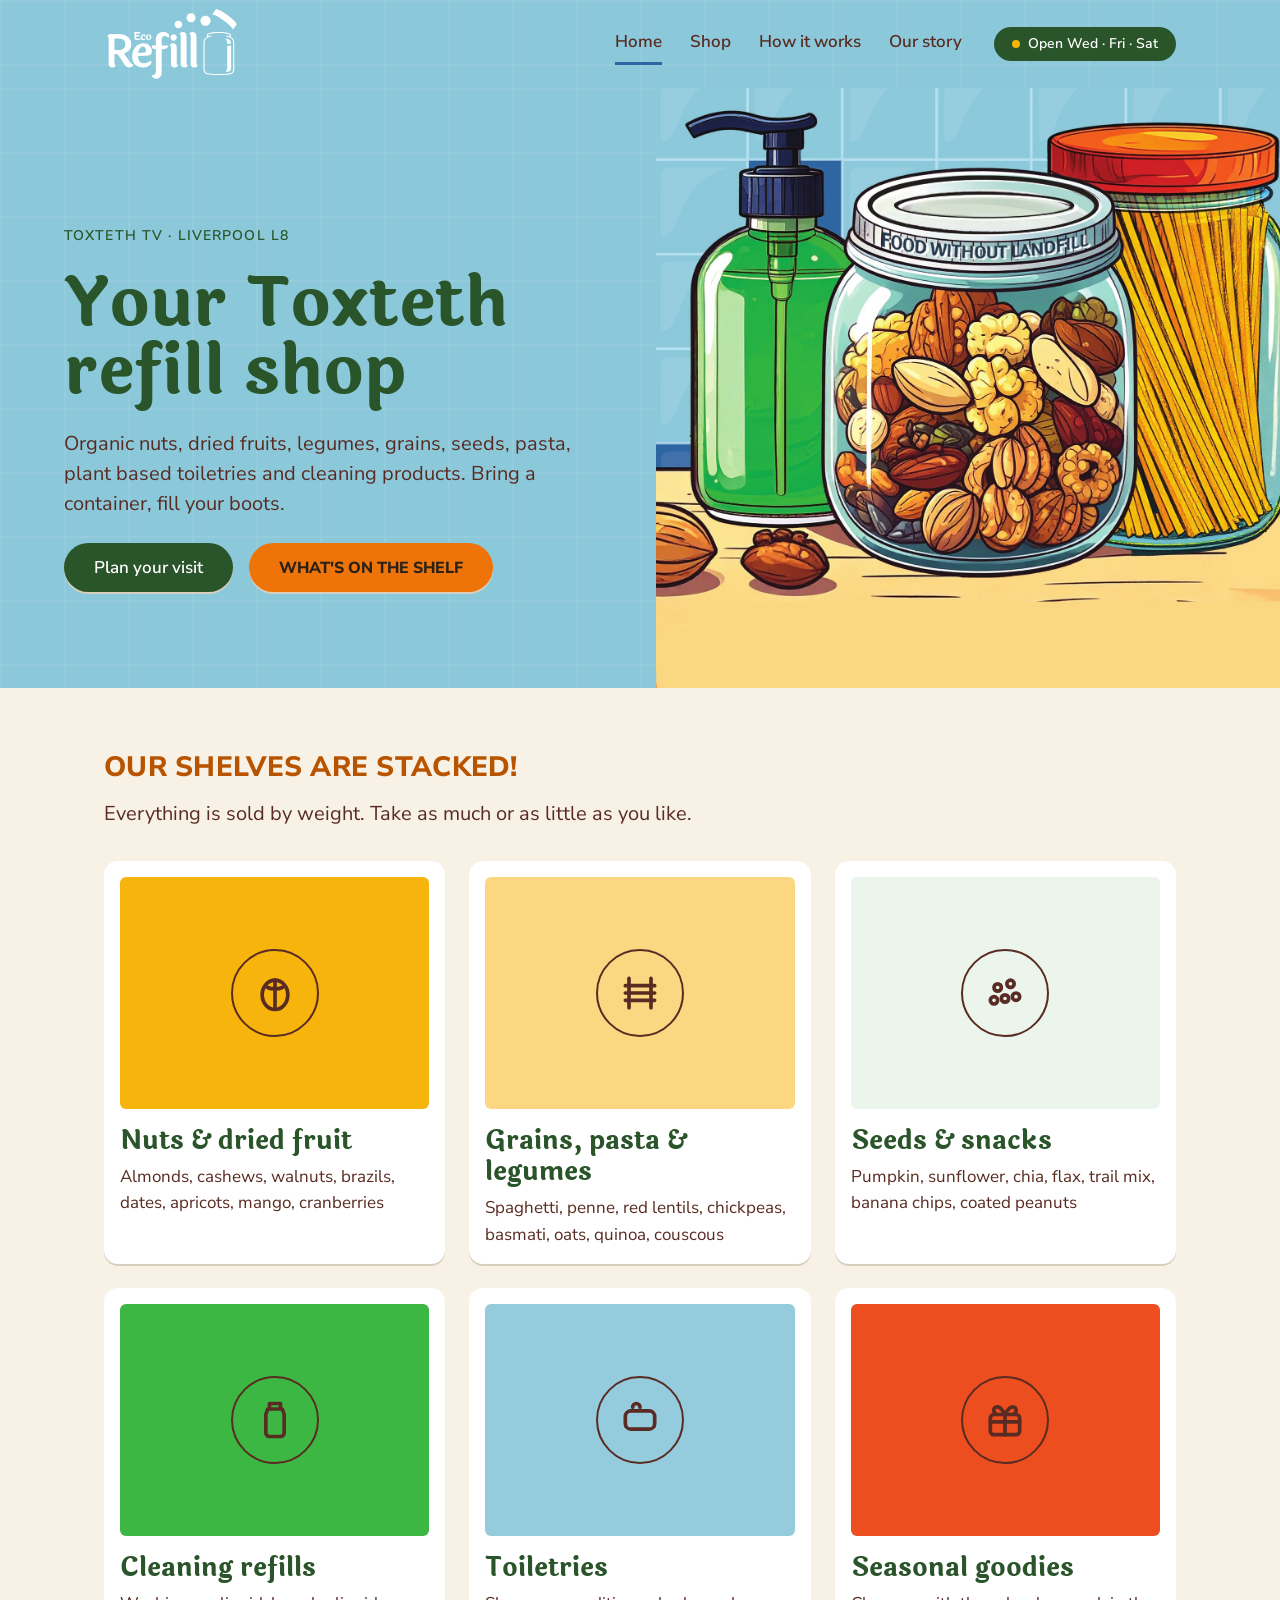
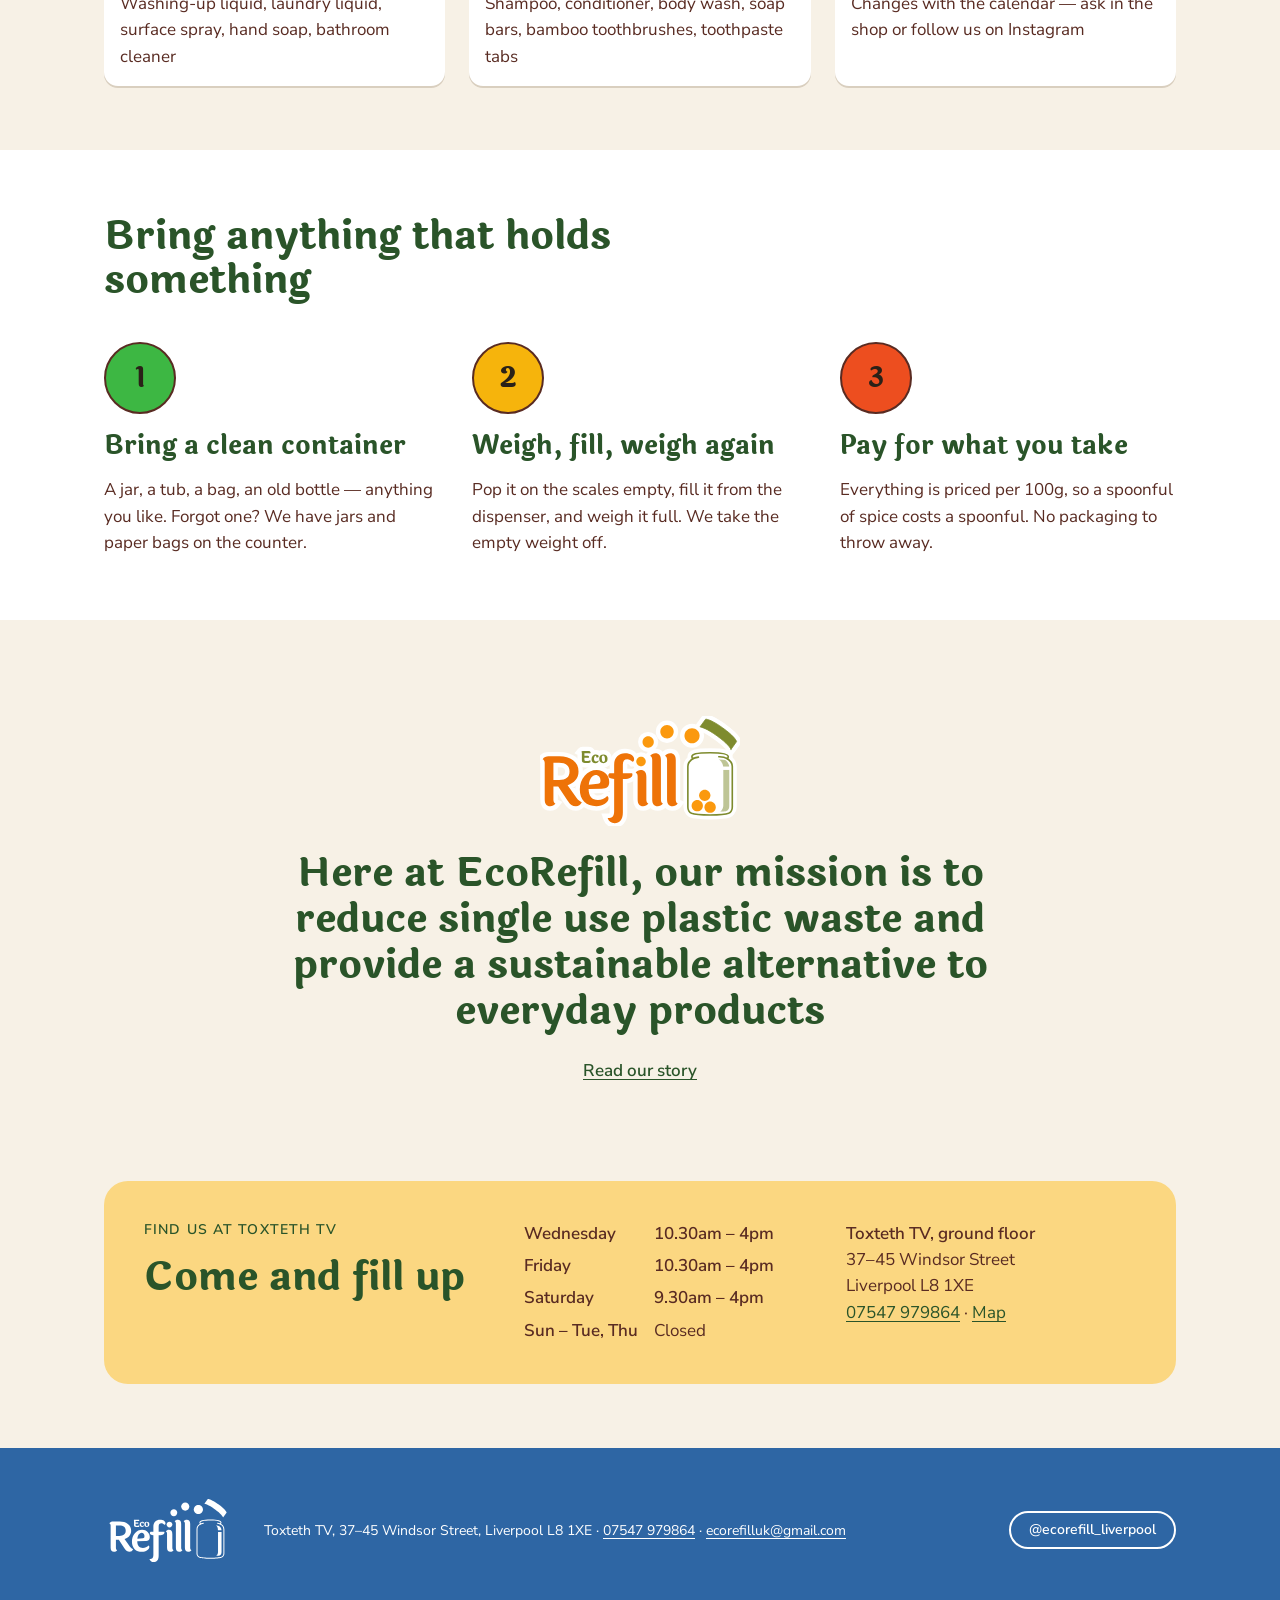
==== index.html @ 9104de1c "EcoRefill website — first build Co-Authored-By: Claude Fable 5.1 <noreply@anthropic.com> Claude-Sess" ====
<!doctype html>
<html lang="en-GB">
<head>
<meta charset="utf-8">
<meta name="viewport" content="width=device-width, initial-scale=1">
<title>EcoRefill — Your Toxteth refill shop, Liverpool L8</title>
<meta name="description" content="Zero-waste refill shop at Toxteth TV, Liverpool L8. Organic nuts, dried fruit, grains, pasta, plant-based toiletries and cleaning refills. Bring a container, fill your boots. Open Wednesday, Friday and Saturday.">
<link rel="icon" href="assets/logo.svg" type="image/svg+xml">
<link rel="preconnect" href="https://fonts.googleapis.com">
<link rel="preconnect" href="https://fonts.gstatic.com" crossorigin>
<link rel="stylesheet" href="https://fonts.googleapis.com/css2?family=Laila:wght@400;700&family=Nunito+Sans:wght@400;600;700;800&display=swap">
<link rel="stylesheet" href="styles.css">
<meta property="og:title" content="EcoRefill — Your Toxteth refill shop">
<meta property="og:description" content="Bring a container, fill your boots. Open Wed, Fri and Sat at Toxteth TV, Liverpool L8.">
<meta property="og:image" content="assets/hero-jars.jpg">
<meta property="og:type" content="website">
<script type="application/ld+json">
{
  "@context": "https://schema.org",
  "@type": "Store",
  "name": "EcoRefill",
  "alternateName": "Eco Refill Liverpool",
  "image": "assets/hero-jars.jpg",
  "telephone": "+44 7547 979864",
  "email": "ecorefilluk@gmail.com",
  "url": "https://www.eco-refill.co.uk",
  "address": { "@type": "PostalAddress", "streetAddress": "Toxteth TV, 37–45 Windsor Street", "addressLocality": "Liverpool", "postalCode": "L8 1XE", "addressCountry": "GB" },
  "openingHoursSpecification": [
    { "@type": "OpeningHoursSpecification", "dayOfWeek": ["Wednesday", "Friday"], "opens": "10:30", "closes": "16:00" },
    { "@type": "OpeningHoursSpecification", "dayOfWeek": "Saturday", "opens": "09:30", "closes": "16:00" }
  ],
  "sameAs": ["https://www.instagram.com/ecorefill_liverpool"]
}
</script>
</head>
<body>
<a class="skip" href="#main">Skip to content</a>

<header class="header wall">
  <div class="wrap header__bar">
    <a class="header__logo" href="index.html"><img src="assets/logo-white.svg" alt="EcoRefill" width="136" height="73"></a>
    <nav class="nav" id="nav" aria-label="Main">
      <a href="index.html" aria-current="page">Home</a>
      <a href="shop.html">Shop</a>
      <a href="how-it-works.html">How it works</a>
      <a href="our-story.html">Our story</a>
    </nav>
    <a class="hours-pill" href="#hours">Open Wed · Fri · Sat</a>
    <button class="menu-btn" type="button" aria-label="Menu" aria-expanded="false" aria-controls="nav">
      <svg aria-hidden="true" viewBox="0 0 24 24"><path d="M4 7h16M4 12h16M4 17h16"/></svg>
    </button>
  </div>
</header>

<main id="main">

  <section class="hero wall">
    <div class="hero__grid">
      <div class="hero__copy">
        <p class="eyebrow">Toxteth TV · Liverpool L8</p>
        <h1 class="hero-title">Your Toxteth refill shop</h1>
        <p class="lead">Organic nuts, dried fruits, legumes, grains, seeds, pasta, plant based toiletries and cleaning products. Bring a container, fill your boots.</p>
        <div class="btn-row">
          <a class="btn btn--primary" href="#hours">Plan your visit</a>
          <a class="btn btn--shout" href="shop.html">What's on the shelf</a>
        </div>
      </div>
      <div class="hero__pic">
        <img src="assets/hero-jars.jpg" alt="Jars of nuts and pasta and a bottle of soap on the shop counter" width="1600" height="1461" fetchpriority="high">
      </div>
    </div>
  </section>

  <section class="section" id="shelf">
    <div class="wrap">
      <div class="stack" style="max-width:720px;margin-bottom:32px">
        <h2 class="shout">Our shelves are stacked!</h2>
        <p class="lead">Everything is sold by weight. Take as much or as little as you like.</p>
      </div>
      <div class="grid-3">
        <a class="card" href="shop.html#nuts">
          <div class="card__art" style="background:var(--pasta)"><span class="disc"><svg role="img" aria-label="Nuts" viewBox="0 0 24 24"><ellipse cx="12" cy="13" rx="7" ry="8"/><path d="M12 5v16M8 9c2 1 6 1 8 0"/></svg></span></div>
          <div><h3 class="title">Nuts &amp; dried fruit</h3><p>Almonds, cashews, walnuts, brazils, dates, apricots, mango, cranberries</p></div>
        </a>
        <a class="card" href="shop.html#grains">
          <div class="card__art" style="background:var(--counter)"><span class="disc"><svg role="img" aria-label="Pasta" viewBox="0 0 24 24"><path d="M4 8h16M4 12h16M4 16h16M6 4v16M18 4v16"/></svg></span></div>
          <div><h3 class="title">Grains, pasta &amp; legumes</h3><p>Spaghetti, penne, red lentils, chickpeas, basmati, oats, quinoa, couscous</p></div>
        </a>
        <a class="card" href="shop.html#seeds">
          <div class="card__art" style="background:var(--green-tint)"><span class="disc"><svg role="img" aria-label="Seeds" viewBox="0 0 24 24"><circle cx="8" cy="9" r="2"/><circle cx="15" cy="7" r="2"/><circle cx="12" cy="15" r="2"/><circle cx="6" cy="16" r="2"/><circle cx="18" cy="14" r="2"/></svg></span></div>
          <div><h3 class="title">Seeds &amp; snacks</h3><p>Pumpkin, sunflower, chia, flax, trail mix, banana chips, coated peanuts</p></div>
        </a>
        <a class="card" href="shop.html#cleaning">
          <div class="card__art" style="background:var(--bottle)"><span class="disc"><svg role="img" aria-label="Cleaning bottle" viewBox="0 0 24 24"><path d="M9 3h6v3H9zM8 6h8l1 3v10a2 2 0 0 1-2 2H9a2 2 0 0 1-2-2V9z"/></svg></span></div>
          <div><h3 class="title">Cleaning refills</h3><p>Washing-up liquid, laundry liquid, surface spray, hand soap, bathroom cleaner</p></div>
        </a>
        <a class="card" href="shop.html#toiletries">
          <div class="card__art" style="background:var(--sky-tile)"><span class="disc"><svg role="img" aria-label="Soap bar" viewBox="0 0 24 24"><rect x="4" y="7" width="16" height="10" rx="3"/><path d="M8 5c0-1 1-2 2-2s2 1 2 2"/></svg></span></div>
          <div><h3 class="title">Toiletries</h3><p>Shampoo, conditioner, body wash, soap bars, bamboo toothbrushes, toothpaste tabs</p></div>
        </a>
        <a class="card" href="shop.html#seasonal">
          <div class="card__art" style="background:var(--lid)"><span class="disc"><svg role="img" aria-label="Gift" viewBox="0 0 24 24"><rect x="4" y="9" width="16" height="11" rx="2"/><path d="M12 9v11M4 13h16M8 9c-2 0-3-3-1-4s4 2 5 4c1-2 3-5 5-4s1 4-1 4"/></svg></span></div>
          <div><h3 class="title">Seasonal goodies</h3><p>Changes with the calendar — ask in the shop or follow us on Instagram</p></div>
        </a>
      </div>
    </div>
  </section>

  <section class="section section--paper" id="how">
    <div class="wrap">
      <h2 class="headline" style="max-width:720px;margin-bottom:40px">Bring anything that holds something</h2>
      <div class="steps">
        <div class="step">
          <span class="disc disc--num" style="background:var(--bottle)">1</span>
          <div class="stack"><h3 class="title">Bring a clean container</h3><p>A jar, a tub, a bag, an old bottle — anything you like. Forgot one? We have jars and paper bags on the counter.</p></div>
        </div>
        <div class="step">
          <span class="disc disc--num" style="background:var(--pasta)">2</span>
          <div class="stack"><h3 class="title">Weigh, fill, weigh again</h3><p>Pop it on the scales empty, fill it from the dispenser, and weigh it full. We take the empty weight off.</p></div>
        </div>
        <div class="step">
          <span class="disc disc--num" style="background:var(--lid)">3</span>
          <div class="stack"><h3 class="title">Pay for what you take</h3><p>Everything is priced per 100g, so a spoonful of spice costs a spoonful. No packaging to throw away.</p></div>
        </div>
      </div>
    </div>
  </section>

  <section class="wrap mission" id="story">
    <img src="assets/logo.svg" alt="EcoRefill" width="200" height="110" loading="lazy">
    <h2 class="headline">Here at EcoRefill, our mission is to reduce single use plastic waste and provide a sustainable alternative to everyday products</h2>
    <a href="our-story.html" style="font-weight:600">Read our story</a>
  </section>

  <section class="wrap hours" id="hours">
    <div class="band">
      <div class="stack">
        <p class="eyebrow">Find us at Toxteth TV</p>
        <h2 class="headline">Come and fill up</h2>
      </div>
      <dl>
        <dt>Wednesday</dt><dd>10.30am – 4pm</dd>
        <dt>Friday</dt><dd>10.30am – 4pm</dd>
        <dt>Saturday</dt><dd>9.30am – 4pm</dd>
        <dt>Sun – Tue, Thu</dt><dd class="closed">Closed</dd>
      </dl>
      <address>
        <strong>Toxteth TV, ground floor</strong>
        37–45 Windsor Street<br>Liverpool L8 1XE<br>
        <a href="tel:+447547979864">07547 979864</a> · <a href="https://maps.google.com/?q=Toxteth+TV,+37-45+Windsor+Street,+Liverpool+L8+1XE" rel="noopener">Map</a>
      </address>
    </div>
  </section>

</main>

<footer class="footer">
  <div class="wrap">
    <img src="assets/logo-white.svg" alt="EcoRefill" width="128" height="69" loading="lazy">
    <p>Toxteth TV, 37–45 Windsor Street, Liverpool L8 1XE · <a href="tel:+447547979864">07547 979864</a> · <a href="mailto:ecorefilluk@gmail.com">ecorefilluk@gmail.com</a></p>
    <a class="insta" href="https://www.instagram.com/ecorefill_liverpool" rel="noopener">@ecorefill_liverpool</a>
  </div>
</footer>

<script src="site.js" defer></script>
</body>
</html>
---- styles.css ----
/* EcoRefill — site stylesheet. Tokens follow the EcoRefill Brand System. */

:root {
  --sky: #8ac8da;
  --sky-tile: #95ccdd;
  --sky-deep: #2e66a4;
  --cream: #f7f1e6;
  --paper: #ffffff;
  --counter: #fbd781;
  --green-tint: #ecf5eb;
  --leaf: #2a5429;
  --walnut: #592b22;
  --ink: #2a2118;
  --tangerine: #ee7308;
  --tangerine-text: #b85400;
  --bubble: #fb990e;
  --olive: #7e8b2e;
  --bottle: #3db743;
  --lid: #ed4e1f;
  --pasta: #f6b40c;
  --line: #d9cfbf;
  --focus: #2e66a4;

  --font-display: "Laila", Georgia, serif;
  --font-sans: "Nunito Sans", "Segoe UI", system-ui, sans-serif;

  --radius-sm: 6px;
  --radius-md: 14px;
  --radius-lg: 24px;
  --radius-pill: 999px;

  --shadow-card: 0 2px 0 var(--line);
  --shadow-lift: 0 6px 0 var(--line);

  --gutter: 64px;
  --max: 1200px;
}

* { box-sizing: border-box; }
html { -webkit-text-size-adjust: 100%; scroll-behavior: smooth; }
body {
  margin: 0;
  background: var(--cream);
  color: var(--walnut);
  font: 400 17px/1.55 var(--font-sans);
}
img { max-width: 100%; display: block; }
a { color: var(--leaf); text-underline-offset: 3px; }
a:hover { color: #1b3a1f; }
:focus-visible { outline: 3px solid var(--focus); outline-offset: 2px; }
.skip { position: absolute; left: -999px; top: 8px; background: var(--paper); padding: 8px 12px; border-radius: var(--radius-sm); z-index: 10; }
.skip:focus { left: 8px; }

h1, h2, h3 { margin: 0; color: var(--leaf); font-family: var(--font-display); font-weight: 700; }
.hero-title { font-size: clamp(44px, 6vw, 68px); line-height: 1; }
.headline { font-size: clamp(30px, 4vw, 40px); line-height: 1.1; }
.title { font-size: 26px; line-height: 1.2; }
.shout {
  font: 800 clamp(24px, 2.4vw, 28px)/1.1 var(--font-sans);
  letter-spacing: .01em; text-transform: uppercase; color: var(--tangerine-text);
}
.eyebrow {
  margin: 0; font: 600 14px/1.3 var(--font-sans);
  letter-spacing: .08em; text-transform: uppercase; color: var(--leaf);
}
.lead { font-size: 20px; line-height: 1.5; margin: 0; }
p { margin: 0; }
.stack > * + * { margin-top: 16px; }

.wall {
  background-color: var(--sky);
  background-image:
    linear-gradient(var(--sky-tile) 2px, transparent 2px),
    linear-gradient(90deg, var(--sky-tile) 2px, transparent 2px);
  background-size: 64px 64px;
}
.tile { position: absolute; z-index: 0; width: 62px; height: 62px; background: var(--sky-deep); border-radius: 2px; pointer-events: none; }

.wrap { max-width: var(--max); margin: 0 auto; padding-left: var(--gutter); padding-right: var(--gutter); }
.section { padding-top: 64px; padding-bottom: 64px; }
.section--paper { background: var(--paper); }

/* Header */
.header { position: relative; }
.header__bar { display: flex; align-items: center; gap: 32px; min-height: 88px; }
.header__logo img { width: 136px; height: auto; }
.nav { display: flex; gap: 28px; margin-left: auto; }
.nav a {
  font-weight: 600; color: var(--walnut); text-decoration: none;
  padding: 6px 0; border-bottom: 3px solid transparent;
}
.nav a[aria-current="page"] { border-bottom-color: var(--sky-deep); }
.nav a:hover { border-bottom-color: var(--walnut); color: var(--walnut); }
.hours-pill {
  display: inline-flex; align-items: center; gap: 8px; padding: 10px 18px;
  border-radius: var(--radius-pill); background: var(--leaf); color: #fff;
  font: 600 14px/1 var(--font-sans); text-decoration: none; white-space: nowrap;
}
.hours-pill:hover { color: #fff; background: #1b3a1f; }
.hours-pill::before { content: ""; width: 8px; height: 8px; border-radius: 50%; background: var(--pasta); }
.menu-btn {
  display: none; width: 44px; height: 44px; border-radius: var(--radius-pill);
  border: 2px solid var(--leaf); background: transparent; cursor: pointer; place-items: center;
}
.menu-btn svg { width: 22px; height: 22px; fill: none; stroke: var(--leaf); stroke-width: 2.5; stroke-linecap: round; }

/* Buttons */
.btn {
  display: inline-flex; align-items: center; justify-content: center; gap: 8px;
  padding: 14px 28px; border-radius: var(--radius-pill); border: 2px solid transparent;
  font: 600 17px/1 var(--font-sans); text-decoration: none; cursor: pointer;
  box-shadow: var(--shadow-card); transition: transform .12s, box-shadow .12s;
}
.btn:hover { transform: translateY(-3px); box-shadow: var(--shadow-lift); }
.btn--primary { background: var(--leaf); color: #fff; }
.btn--primary:hover { color: #fff; }
.btn--shout { background: var(--tangerine); color: var(--ink); font-weight: 800; text-transform: uppercase; font-size: 16px; }
.btn--shout:hover { color: var(--ink); }
.btn--quiet { background: transparent; color: var(--leaf); border-color: var(--leaf); box-shadow: none; }
.btn--quiet:hover { background: var(--paper); color: var(--leaf); }
.btn-row { display: flex; gap: 16px; flex-wrap: wrap; }

/* Hero */
.hero { position: relative; overflow: hidden; }
.hero__grid { display: grid; grid-template-columns: minmax(0, 1.05fr) minmax(0, 1fr); align-items: end; }
.hero__copy { position: relative; z-index: 1; padding: 96px 48px 96px var(--gutter); max-width: 640px; display: flex; flex-direction: column; gap: 24px; }
.hero__pic { display: flex; align-items: flex-end; justify-content: flex-end; min-height: 560px; }
.hero__pic img { width: 100%; max-height: 600px; object-fit: cover; object-position: left bottom; }

/* Page hero (inner pages) */
.page-hero { position: relative; overflow: hidden; }
.page-hero .wrap { position: relative; z-index: 1; padding-top: 72px; padding-bottom: 72px; display: flex; flex-direction: column; gap: 16px; max-width: calc(var(--max)); }
.page-hero .lead { max-width: 640px; }

/* Cards */
.grid-3 { display: grid; grid-template-columns: repeat(3, minmax(0, 1fr)); gap: 24px; }
.grid-2 { display: grid; grid-template-columns: repeat(2, minmax(0, 1fr)); gap: 24px; }
.card {
  display: flex; flex-direction: column; background: var(--paper);
  border-radius: var(--radius-md); box-shadow: var(--shadow-card); padding: 16px;
  text-decoration: none; color: var(--walnut); transition: transform .12s, box-shadow .12s;
}
a.card:hover { transform: translateY(-4px); box-shadow: var(--shadow-lift); color: var(--walnut); }
.card .title { margin: 16px 0 8px; }
.card__art { aspect-ratio: 4 / 3; border-radius: var(--radius-sm); display: grid; place-items: center; }
.disc {
  width: 88px; height: 88px; border-radius: 50%; border: 2px solid var(--walnut);
  display: grid; place-items: center; background: transparent;
}
.disc svg { width: 44px; height: 44px; fill: none; stroke: var(--walnut); stroke-width: 2; stroke-linecap: round; stroke-linejoin: round; }
.disc--num { width: 72px; height: 72px; font: 700 28px/1 var(--font-display); color: var(--ink); }

/* Steps */
.steps { display: grid; grid-template-columns: repeat(3, minmax(0, 1fr)); gap: 32px; }
.step { display: flex; flex-direction: column; gap: 16px; }

/* Callout */
.callout { background: var(--green-tint); border-radius: var(--radius-lg); padding: 32px; display: flex; flex-direction: column; gap: 12px; }

/* Mission */
.mission { text-align: center; display: flex; flex-direction: column; align-items: center; gap: 24px; padding-top: 96px; padding-bottom: 96px; }
.mission img { width: 200px; }
.mission .headline { max-width: 820px; font-size: clamp(28px, 3.6vw, 40px); line-height: 1.15; }

/* Hours band */
.hours { padding-bottom: 64px; }
.band {
  background: var(--counter); border-radius: var(--radius-lg); padding: 40px;
  display: grid; grid-template-columns: 1.2fr 1fr 1fr; gap: 32px; color: var(--walnut);
}
.band dl { margin: 0; display: grid; grid-template-columns: auto 1fr; column-gap: 16px; row-gap: 6px; font-weight: 600; }
.band dd { margin: 0; }
.band dd.closed { font-weight: 400; }
.band address { font-style: normal; }
.band address strong { display: block; font-weight: 600; }

/* FAQ */
.faq details { background: var(--paper); border-radius: var(--radius-md); box-shadow: var(--shadow-card); padding: 16px 24px; }
.faq details + details { margin-top: 12px; }
.faq summary { cursor: pointer; font: 700 20px/1.3 var(--font-display); color: var(--leaf); list-style: none; display: flex; justify-content: space-between; gap: 16px; }
.faq summary::-webkit-details-marker { display: none; }
.faq summary::after { content: "+"; color: var(--tangerine-text); font: 800 24px/1 var(--font-sans); }
.faq details[open] summary::after { content: "–"; }
.faq details p { margin-top: 12px; }

/* Prose */
.prose { max-width: 680px; }
.prose p + p { margin-top: 16px; }
.prose ul { margin: 16px 0 0; padding-left: 22px; }
.prose li + li { margin-top: 6px; }

/* Footer */
.footer { background: var(--sky-deep); color: #fff; }
.footer .wrap { padding-top: 48px; padding-bottom: 48px; display: flex; flex-wrap: wrap; align-items: center; gap: 32px; }
.footer a { color: #fff; }
.footer img { width: 128px; }
.footer p { font-size: 14px; flex: 1 1 320px; }
.footer .insta { font: 600 14px/1 var(--font-sans); text-decoration: none; padding: 10px 18px; border: 2px solid #fff; border-radius: var(--radius-pill); white-space: nowrap; }

/* Responsive */
@media (max-width: 1024px) {
  :root { --gutter: 32px; }
  .grid-3, .steps { grid-template-columns: repeat(2, minmax(0, 1fr)); }
  .band { grid-template-columns: 1fr 1fr; }
  .hero__copy { padding: 64px 32px; }
}
@media (max-width: 760px) {
  :root { --gutter: 16px; }
  .hero .tile:nth-of-type(2) { display: none; }
  body { font-size: 16px; }
  .header__bar { min-height: 72px; gap: 12px; justify-content: space-between; }
  .header__logo img { width: 104px; }
  .nav {
    display: none; position: absolute; left: 0; right: 0; top: 72px; z-index: 5;
    flex-direction: column; gap: 0; margin: 0; background: var(--paper);
    border-bottom: 2px solid var(--line); padding: 8px 16px 16px;
  }
  .nav.is-open { display: flex; }
  .nav a { padding: 14px 0; border-bottom: 1px solid var(--line); }
  .nav a[aria-current="page"] { border-bottom-color: var(--sky-deep); }
  .menu-btn { display: grid; }
  .hours-pill { padding: 10px 14px; font-size: 13px; }
  .hero__grid { grid-template-columns: 1fr; }
  .hero__copy { padding: 48px 16px 24px; max-width: none; gap: 16px; }
  .hero__pic { min-height: 0; }
  .hero__pic img { max-height: none; }
  .btn-row { flex-direction: column; }
  .btn-row .btn { width: 100%; }
  .section { padding-top: 48px; padding-bottom: 48px; }
  .grid-3, .grid-2, .steps { grid-template-columns: 1fr; gap: 16px; }
  .card { flex-direction: row; align-items: center; gap: 16px; }
  .card__art { flex: 0 0 64px; width: 64px; height: 64px; aspect-ratio: auto; border-radius: 50%; }
  .card__art .disc { width: 64px; height: 64px; border: 0; }
  .card__art .disc svg { width: 32px; height: 32px; }
  .card .title { margin: 0 0 4px; font-size: 22px; }
  .card p { font-size: 15px; }
  .step { flex-direction: row; }
  .disc--num { flex: 0 0 56px; width: 56px; height: 56px; font-size: 24px; }
  .band { grid-template-columns: 1fr; padding: 28px 24px; gap: 20px; }
  .mission { padding-top: 64px; padding-bottom: 64px; }
  .mission img { width: 160px; }
  .footer .wrap { flex-direction: column; align-items: flex-start; gap: 16px; padding-top: 32px; padding-bottom: 32px; }
  .footer img { width: 112px; }
  .page-hero .wrap { padding-top: 48px; padding-bottom: 48px; }
}
@media (prefers-reduced-motion: reduce) {
  .btn, .card { transition: none; }
  html { scroll-behavior: auto; }
}
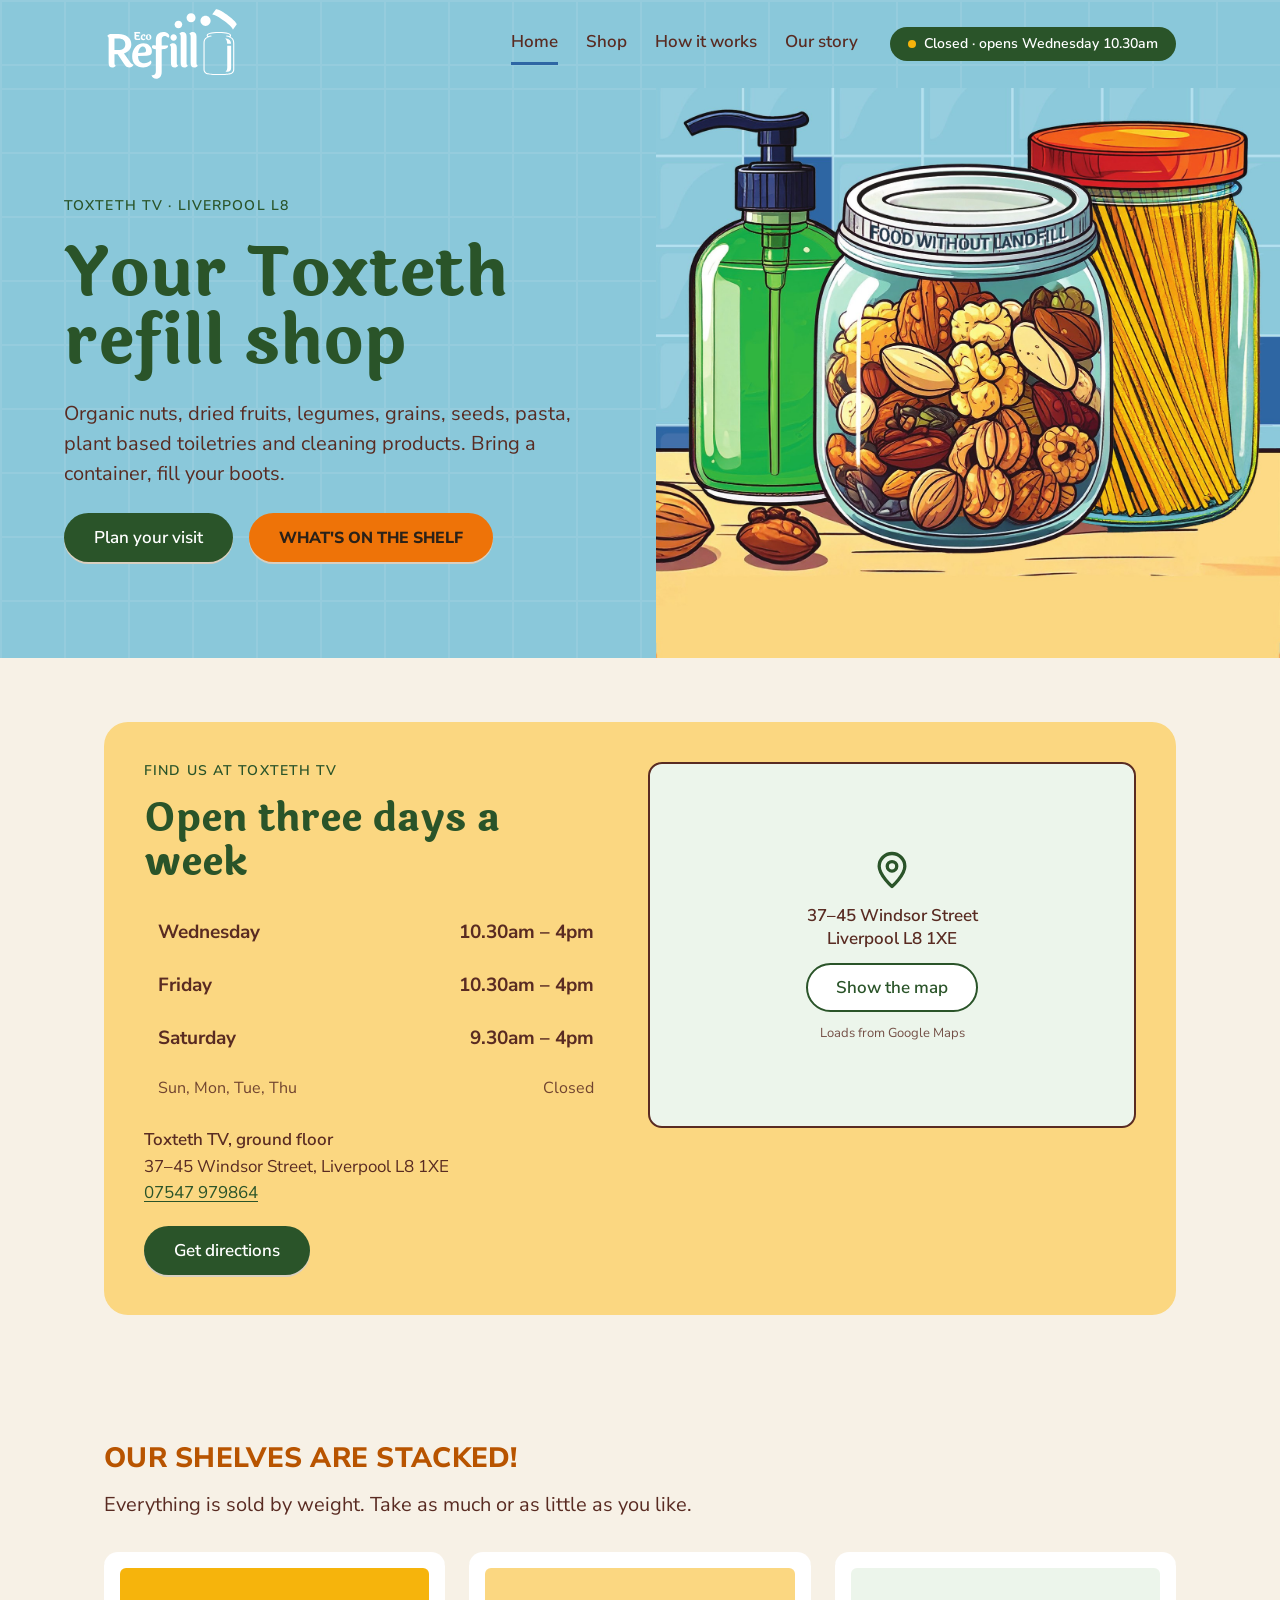
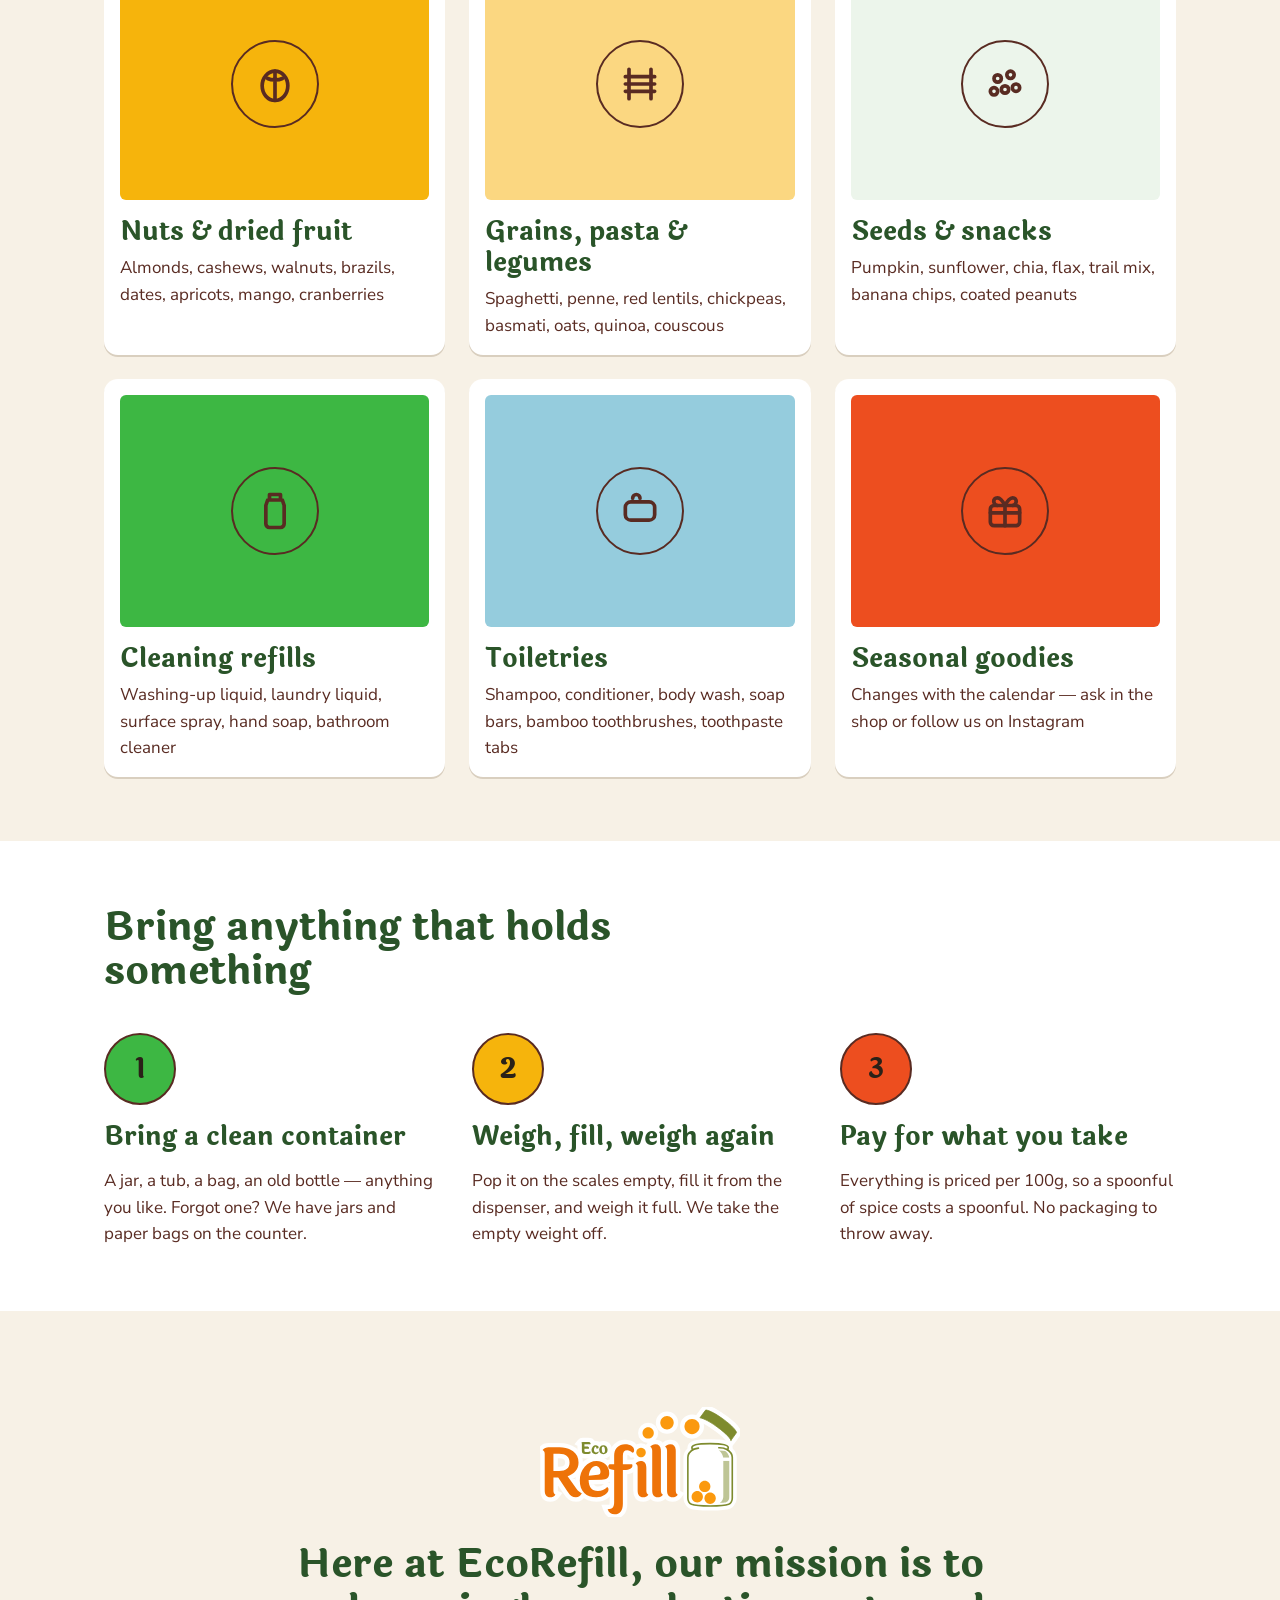
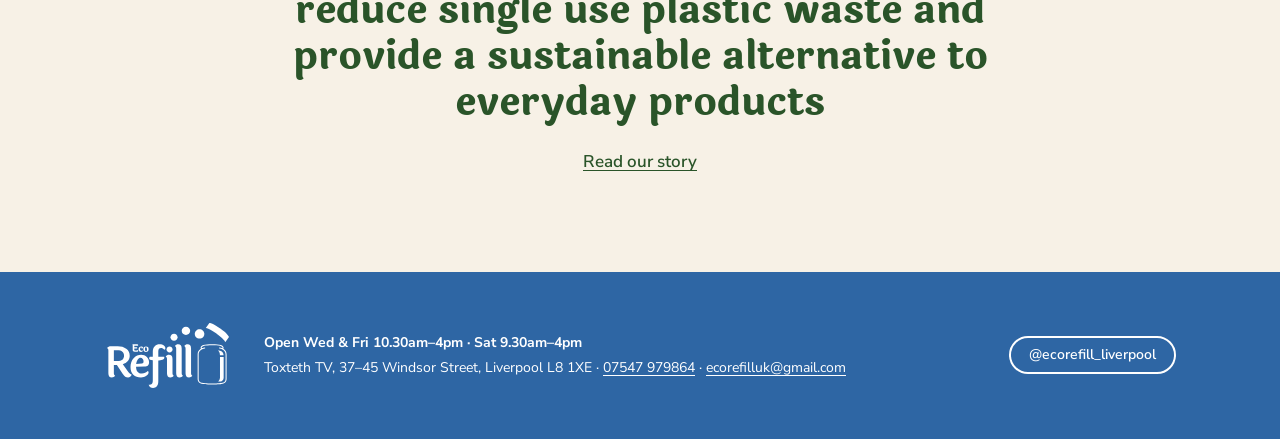
==== commit 5adc554c: "Make opening hours prominent and add a map - Live open/closed status in the header pill on every pag" ====
--- a/index.html
+++ b/index.html
@@ -45,7 +45,7 @@
       <a href="how-it-works.html">How it works</a>
       <a href="our-story.html">Our story</a>
     </nav>
-    <a class="hours-pill" href="#hours">Open Wed · Fri · Sat</a>
+    <a class="hours-pill" href="#hours" data-hours-status><span class="hours-pill__full">Open Wed · Fri · Sat</span><span class="hours-pill__short">Wed · Fri · Sat</span></a>
     <button class="menu-btn" type="button" aria-label="Menu" aria-expanded="false" aria-controls="nav">
       <svg aria-hidden="true" viewBox="0 0 24 24"><path d="M4 7h16M4 12h16M4 17h16"/></svg>
     </button>
@@ -67,6 +67,47 @@
       </div>
       <div class="hero__pic">
         <img src="assets/hero-jars.jpg" alt="Jars of nuts and pasta and a bottle of soap on the shop counter" width="1600" height="1461" fetchpriority="high">
+      </div>
+    </div>
+  </section>
+
+  <section class="visit" id="hours">
+    <div class="wrap">
+      <div class="band">
+
+        <div class="band__info">
+          <p class="eyebrow">Find us at Toxteth TV</p>
+          <h2 class="headline">Open three days a week</h2>
+
+          <ul class="hours-list" id="hours-list">
+            <li data-day="3"><span class="hours-list__day">Wednesday</span><span class="hours-list__time">10.30am – 4pm</span></li>
+            <li data-day="5"><span class="hours-list__day">Friday</span><span class="hours-list__time">10.30am – 4pm</span></li>
+            <li data-day="6"><span class="hours-list__day">Saturday</span><span class="hours-list__time">9.30am – 4pm</span></li>
+            <li class="is-closed"><span class="hours-list__day">Sun, Mon, Tue, Thu</span><span class="hours-list__time">Closed</span></li>
+          </ul>
+
+          <address>
+            <strong>Toxteth TV, ground floor</strong>
+            37–45 Windsor Street, Liverpool L8 1XE<br>
+            <a href="tel:+447547979864">07547 979864</a>
+          </address>
+
+          <div class="btn-row">
+            <a class="btn btn--primary" href="https://www.google.com/maps/dir/?api=1&amp;destination=Toxteth+TV%2C+37-45+Windsor+Street%2C+Liverpool+L8+1XE" rel="noopener">Get directions</a>
+          </div>
+        </div>
+
+        <div class="band__map">
+          <div class="map" id="map" data-src="https://maps.google.com/maps?q=Toxteth%20TV%2C%2037-45%20Windsor%20Street%2C%20Liverpool%20L8%201XE&amp;z=16&amp;output=embed">
+            <div class="map__ph">
+              <svg class="map__pin" aria-hidden="true" viewBox="0 0 24 24"><path d="M12 21s7-6.2 7-11a7 7 0 1 0-14 0c0 4.8 7 11 7 11z"/><circle cx="12" cy="10" r="2.6"/></svg>
+              <p class="map__addr">37–45 Windsor Street<br>Liverpool L8 1XE</p>
+              <button class="btn btn--quiet map__load" type="button">Show the map</button>
+              <p class="map__note">Loads from Google Maps</p>
+            </div>
+          </div>
+        </div>
+
       </div>
     </div>
   </section>
@@ -132,32 +173,15 @@
     <a href="our-story.html" style="font-weight:600">Read our story</a>
   </section>
 
-  <section class="wrap hours" id="hours">
-    <div class="band">
-      <div class="stack">
-        <p class="eyebrow">Find us at Toxteth TV</p>
-        <h2 class="headline">Come and fill up</h2>
-      </div>
-      <dl>
-        <dt>Wednesday</dt><dd>10.30am – 4pm</dd>
-        <dt>Friday</dt><dd>10.30am – 4pm</dd>
-        <dt>Saturday</dt><dd>9.30am – 4pm</dd>
-        <dt>Sun – Tue, Thu</dt><dd class="closed">Closed</dd>
-      </dl>
-      <address>
-        <strong>Toxteth TV, ground floor</strong>
-        37–45 Windsor Street<br>Liverpool L8 1XE<br>
-        <a href="tel:+447547979864">07547 979864</a> · <a href="https://maps.google.com/?q=Toxteth+TV,+37-45+Windsor+Street,+Liverpool+L8+1XE" rel="noopener">Map</a>
-      </address>
-    </div>
-  </section>
-
 </main>
 
 <footer class="footer">
   <div class="wrap">
     <img src="assets/logo-white.svg" alt="EcoRefill" width="128" height="69" loading="lazy">
-    <p>Toxteth TV, 37–45 Windsor Street, Liverpool L8 1XE · <a href="tel:+447547979864">07547 979864</a> · <a href="mailto:ecorefilluk@gmail.com">ecorefilluk@gmail.com</a></p>
+    <div class="footer__text">
+      <p class="footer__hours">Open Wed &amp; Fri 10.30am–4pm · Sat 9.30am–4pm</p>
+      <p>Toxteth TV, 37–45 Windsor Street, Liverpool L8 1XE · <a href="tel:+447547979864">07547 979864</a> · <a href="mailto:ecorefilluk@gmail.com">ecorefilluk@gmail.com</a></p>
+    </div>
     <a class="insta" href="https://www.instagram.com/ecorefill_liverpool" rel="noopener">@ecorefill_liverpool</a>
   </div>
 </footer>
--- a/styles.css
+++ b/styles.css
@@ -44,7 +44,7 @@
   color: var(--walnut);
   font: 400 17px/1.55 var(--font-sans);
 }
-img { max-width: 100%; display: block; }
+img { max-width: 100%; height: auto; display: block; }
 a { color: var(--leaf); text-underline-offset: 3px; }
 a:hover { color: #1b3a1f; }
 :focus-visible { outline: 3px solid var(--focus); outline-offset: 2px; }
@@ -83,6 +83,7 @@
 /* Header */
 .header { position: relative; }
 .header__bar { display: flex; align-items: center; gap: 32px; min-height: 88px; }
+.header__logo { flex: 0 0 auto; }
 .header__logo img { width: 136px; height: auto; }
 .nav { display: flex; gap: 28px; margin-left: auto; }
 .nav a {
@@ -97,7 +98,10 @@
   font: 600 14px/1 var(--font-sans); text-decoration: none; white-space: nowrap;
 }
 .hours-pill:hover { color: #fff; background: #1b3a1f; }
-.hours-pill::before { content: ""; width: 8px; height: 8px; border-radius: 50%; background: var(--pasta); }
+.hours-pill__short { display: none; }
+.hours-pill::before { content: ""; flex: 0 0 8px; width: 8px; height: 8px; border-radius: 50%; background: var(--pasta); }
+.hours-pill.is-open::before { background: #7ee081; }
+.hours-pill.is-shut::before { background: var(--pasta); }
 .menu-btn {
   display: none; width: 44px; height: 44px; border-radius: var(--radius-pill);
   border: 2px solid var(--leaf); background: transparent; cursor: pointer; place-items: center;
@@ -162,17 +166,47 @@
 .mission img { width: 200px; }
 .mission .headline { max-width: 820px; font-size: clamp(28px, 3.6vw, 40px); line-height: 1.15; }
 
-/* Hours band */
-.hours { padding-bottom: 64px; }
+/* Visit: hours + map */
+.visit { padding-top: 64px; padding-bottom: 64px; }
 .band {
   background: var(--counter); border-radius: var(--radius-lg); padding: 40px;
-  display: grid; grid-template-columns: 1.2fr 1fr 1fr; gap: 32px; color: var(--walnut);
-}
-.band dl { margin: 0; display: grid; grid-template-columns: auto 1fr; column-gap: 16px; row-gap: 6px; font-weight: 600; }
-.band dd { margin: 0; }
-.band dd.closed { font-weight: 400; }
+  display: grid; grid-template-columns: minmax(0, 1fr) minmax(0, 1.05fr);
+  gap: 40px; align-items: start; color: var(--walnut);
+}
+.band__info { display: flex; flex-direction: column; gap: 16px; }
 .band address { font-style: normal; }
 .band address strong { display: block; font-weight: 600; }
+.band .btn-row { margin-top: 4px; }
+
+.hours-list { list-style: none; margin: 8px 0 0; padding: 0; }
+.hours-list li {
+  display: flex; justify-content: space-between; align-items: baseline; gap: 16px;
+  padding: 12px 14px; border-radius: var(--radius-sm);
+  font: 700 19px/1.3 var(--font-sans);
+}
+.hours-list li + li { margin-top: 4px; }
+.hours-list__day { display: flex; align-items: center; gap: 10px; }
+.hours-list li.is-closed { font-weight: 400; font-size: 16px; opacity: .85; }
+.hours-list li.is-today { background: var(--paper); box-shadow: var(--shadow-card); }
+.hours-list__today {
+  font: 700 11px/1 var(--font-sans); letter-spacing: .08em; text-transform: uppercase;
+  color: #fff; background: var(--leaf); padding: 5px 8px; border-radius: var(--radius-pill);
+}
+
+/* Map */
+.map {
+  position: relative; aspect-ratio: 4 / 3; border-radius: var(--radius-md);
+  overflow: hidden; background: var(--green-tint); border: 2px solid var(--walnut);
+}
+.map iframe { width: 100%; height: 100%; border: 0; display: block; }
+.map__ph {
+  position: absolute; inset: 0; display: flex; flex-direction: column;
+  align-items: center; justify-content: center; gap: 12px; text-align: center; padding: 24px;
+}
+.map__pin { width: 44px; height: 44px; fill: none; stroke: var(--leaf); stroke-width: 1.8; stroke-linejoin: round; }
+.map__addr { font: 600 17px/1.4 var(--font-sans); color: var(--walnut); }
+.map__note { font: 400 13px/1.4 var(--font-sans); color: var(--walnut); opacity: .82; }
+.map__load { background: var(--paper); }
 
 /* FAQ */
 .faq details { background: var(--paper); border-radius: var(--radius-md); box-shadow: var(--shadow-card); padding: 16px 24px; }
@@ -183,6 +217,11 @@
 .faq details[open] summary::after { content: "–"; }
 .faq details p { margin-top: 12px; }
 
+.story-art {
+  width: 100%; max-width: 520px; margin: 0 auto;
+  border-radius: var(--radius-md); box-shadow: var(--shadow-card);
+}
+
 /* Prose */
 .prose { max-width: 680px; }
 .prose p + p { margin-top: 16px; }
@@ -194,24 +233,26 @@
 .footer .wrap { padding-top: 48px; padding-bottom: 48px; display: flex; flex-wrap: wrap; align-items: center; gap: 32px; }
 .footer a { color: #fff; }
 .footer img { width: 128px; }
-.footer p { font-size: 14px; flex: 1 1 320px; }
+.footer__text { flex: 1 1 320px; display: flex; flex-direction: column; gap: 4px; }
+.footer p { font-size: 14px; }
+.footer__hours { font-weight: 700; font-size: 15px; }
 .footer .insta { font: 600 14px/1 var(--font-sans); text-decoration: none; padding: 10px 18px; border: 2px solid #fff; border-radius: var(--radius-pill); white-space: nowrap; }
 
 /* Responsive */
 @media (max-width: 1024px) {
   :root { --gutter: 32px; }
   .grid-3, .steps { grid-template-columns: repeat(2, minmax(0, 1fr)); }
-  .band { grid-template-columns: 1fr 1fr; }
+  .band { grid-template-columns: 1fr; }
   .hero__copy { padding: 64px 32px; }
 }
 @media (max-width: 760px) {
   :root { --gutter: 16px; }
   .hero .tile:nth-of-type(2) { display: none; }
   body { font-size: 16px; }
-  .header__bar { min-height: 72px; gap: 12px; justify-content: space-between; }
+  .header__bar { min-height: 72px; gap: 12px 10px; justify-content: space-between; }
   .header__logo img { width: 104px; }
   .nav {
-    display: none; position: absolute; left: 0; right: 0; top: 72px; z-index: 5;
+    display: none; position: absolute; left: 0; right: 0; top: 100%; z-index: 5;
     flex-direction: column; gap: 0; margin: 0; background: var(--paper);
     border-bottom: 2px solid var(--line); padding: 8px 16px 16px;
   }
@@ -220,6 +261,8 @@
   .nav a[aria-current="page"] { border-bottom-color: var(--sky-deep); }
   .menu-btn { display: grid; }
   .hours-pill { padding: 10px 14px; font-size: 13px; }
+  .hours-pill__full { display: none; }
+  .hours-pill__short { display: inline; }
   .hero__grid { grid-template-columns: 1fr; }
   .hero__copy { padding: 48px 16px 24px; max-width: none; gap: 16px; }
   .hero__pic { min-height: 0; }
@@ -236,13 +279,24 @@
   .card p { font-size: 15px; }
   .step { flex-direction: row; }
   .disc--num { flex: 0 0 56px; width: 56px; height: 56px; font-size: 24px; }
-  .band { grid-template-columns: 1fr; padding: 28px 24px; gap: 20px; }
+  .visit { padding-top: 48px; padding-bottom: 48px; }
+  .band { grid-template-columns: 1fr; padding: 24px 20px; gap: 24px; }
+  .hours-list li { font-size: 17px; padding: 10px 12px; }
+  .map { aspect-ratio: 1 / 1; }
   .mission { padding-top: 64px; padding-bottom: 64px; }
   .mission img { width: 160px; }
   .footer .wrap { flex-direction: column; align-items: flex-start; gap: 16px; padding-top: 32px; padding-bottom: 32px; }
   .footer img { width: 112px; }
   .page-hero .wrap { padding-top: 48px; padding-bottom: 48px; }
 }
+/* Very narrow phones: the status pill drops to its own row. */
+@media (max-width: 359px) {
+  .header__bar { flex-wrap: wrap; padding-top: 10px; padding-bottom: 10px; }
+  .header__logo { order: 1; }
+  .menu-btn { order: 2; }
+  .hours-pill { order: 3; flex: 1 0 100%; justify-content: center; }
+}
+
 @media (prefers-reduced-motion: reduce) {
   .btn, .card { transition: none; }
   html { scroll-behavior: auto; }
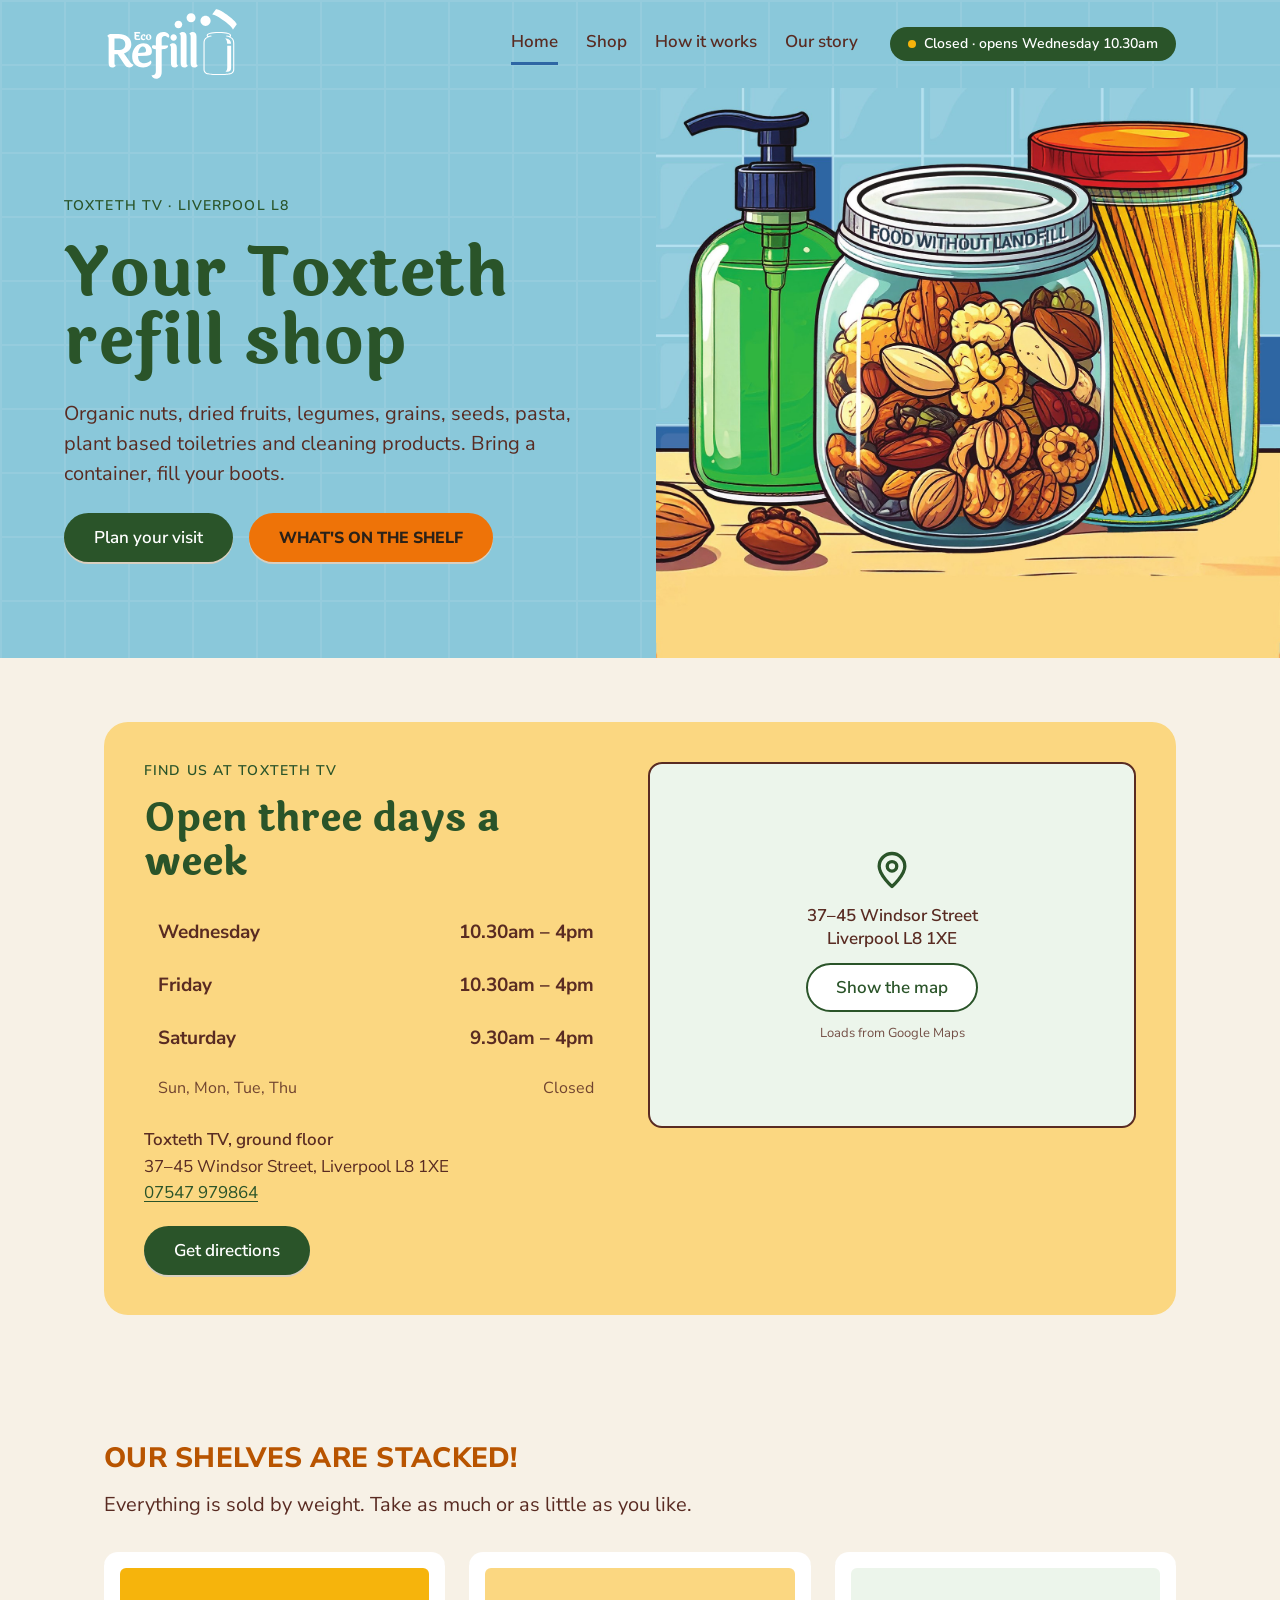
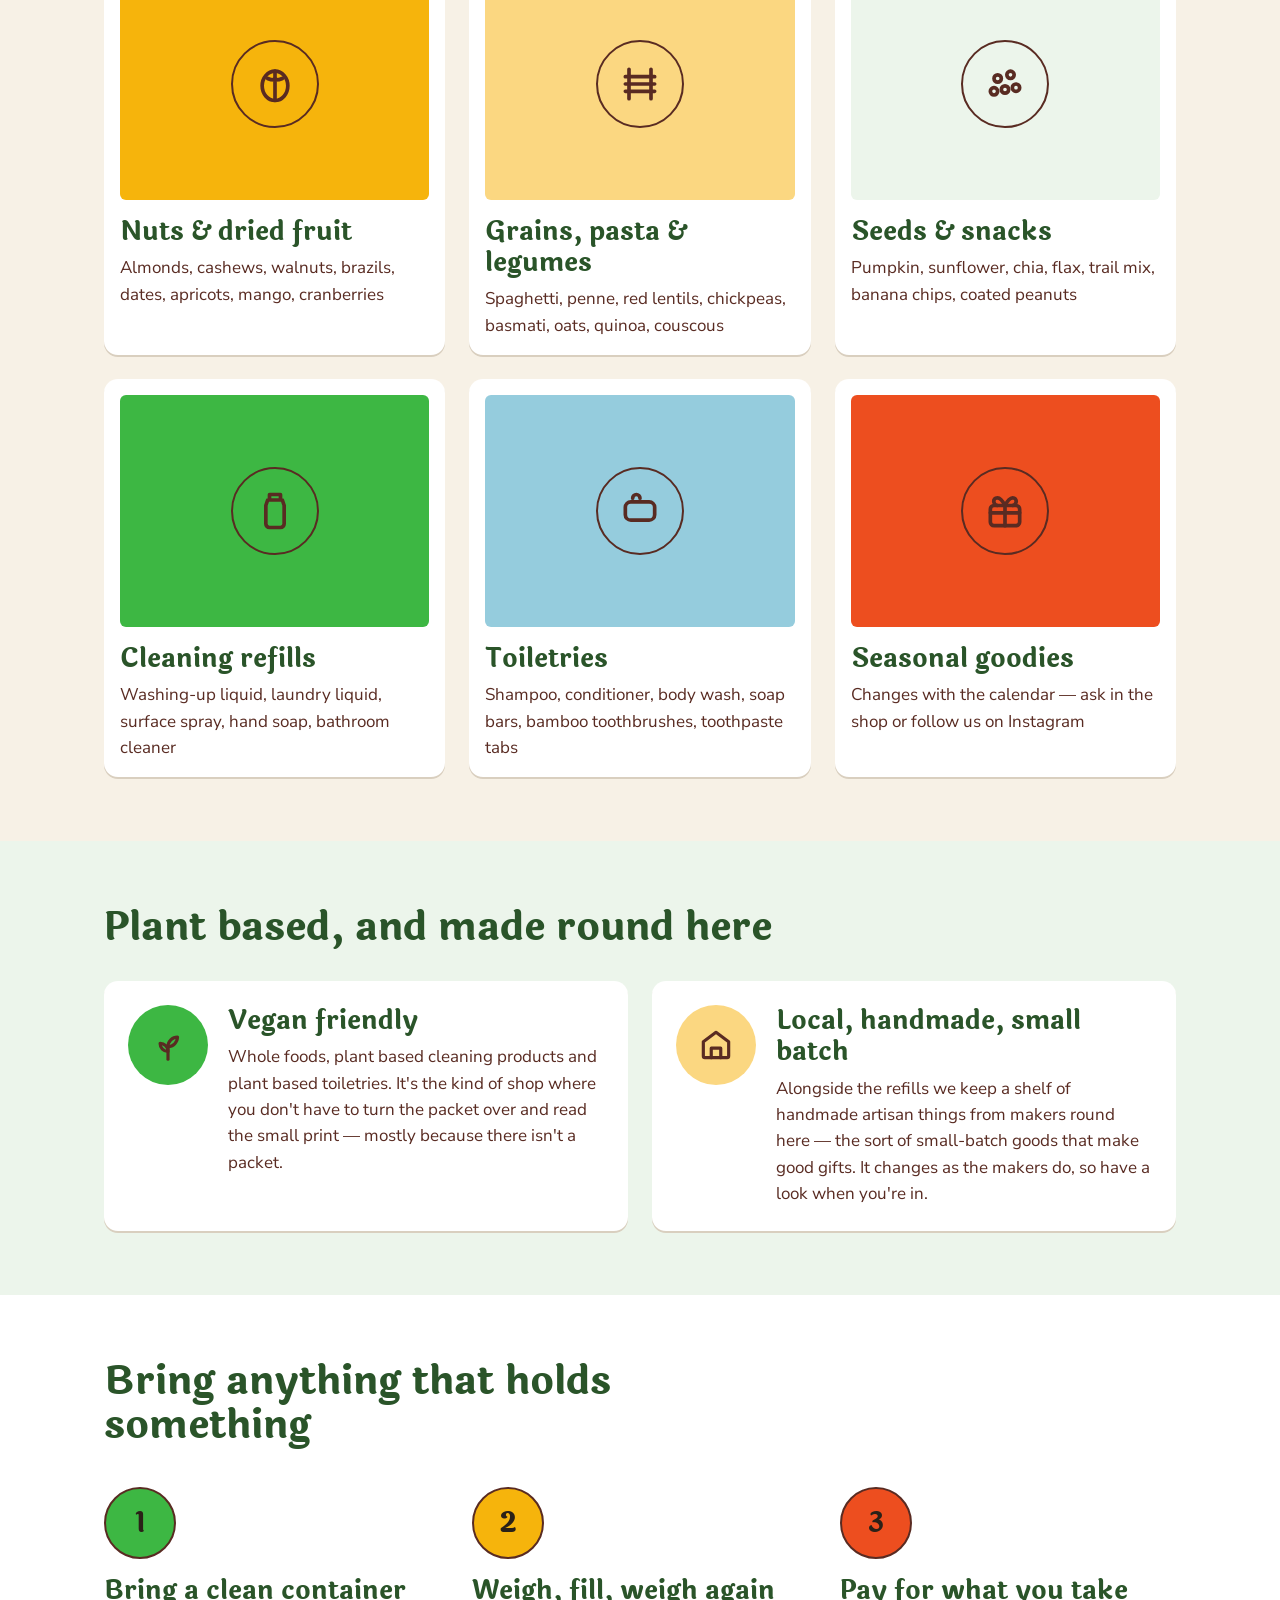
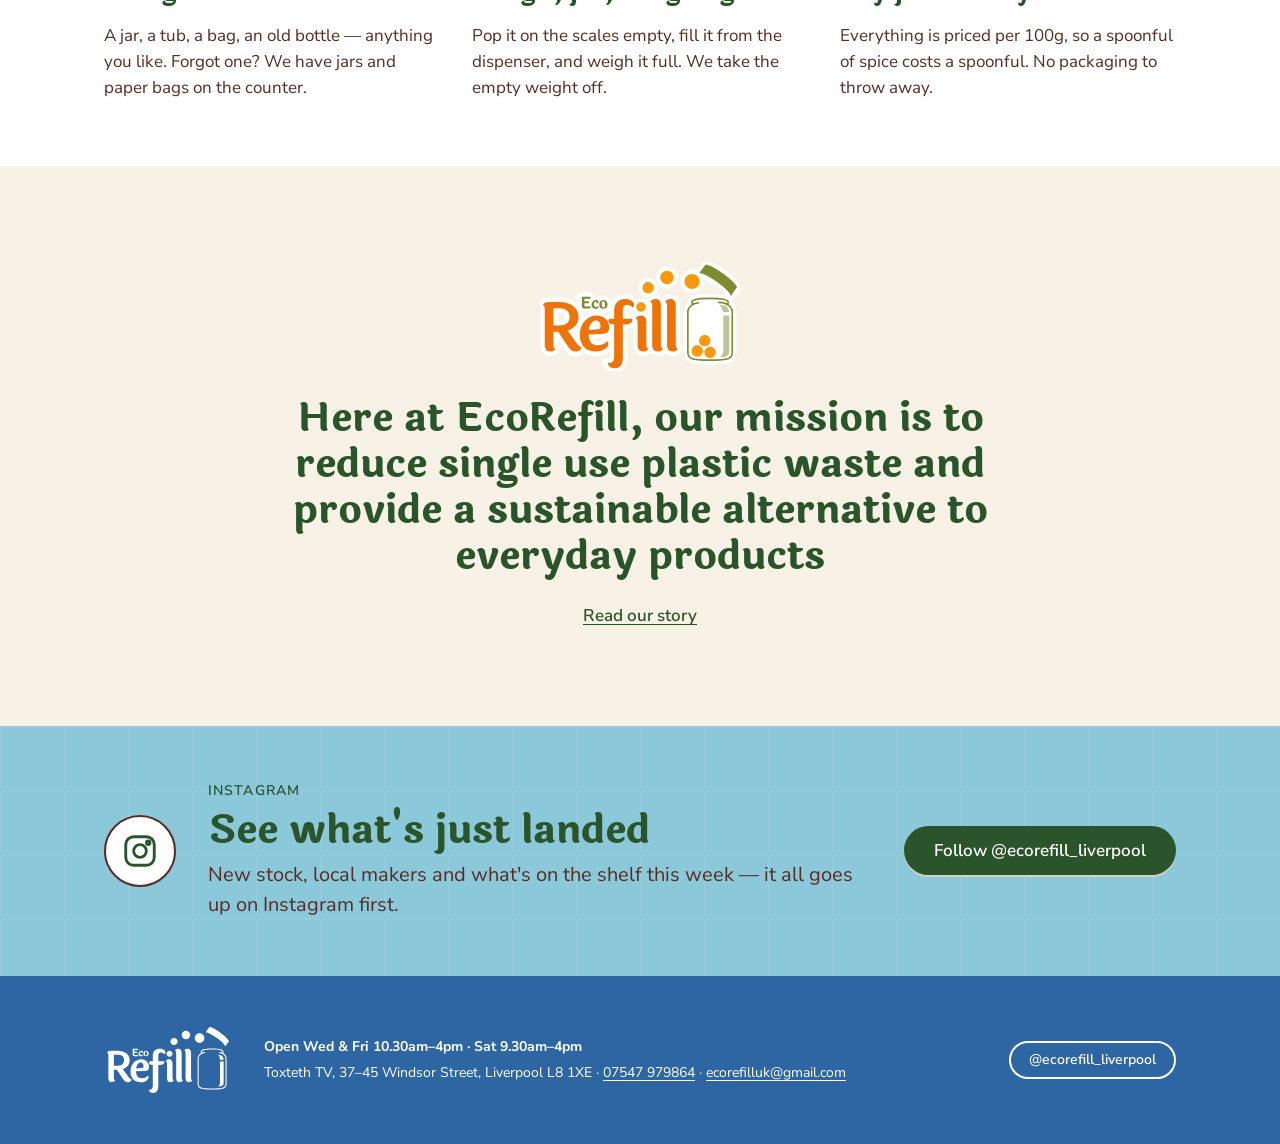
==== commit 482216e9: "Add Instagram section and vegan / local makers content - Instagram band on the homepage above the fo" ====
--- a/index.html
+++ b/index.html
@@ -4,14 +4,14 @@
 <meta charset="utf-8">
 <meta name="viewport" content="width=device-width, initial-scale=1">
 <title>EcoRefill — Your Toxteth refill shop, Liverpool L8</title>
-<meta name="description" content="Zero-waste refill shop at Toxteth TV, Liverpool L8. Organic nuts, dried fruit, grains, pasta, plant-based toiletries and cleaning refills. Bring a container, fill your boots. Open Wednesday, Friday and Saturday.">
+<meta name="description" content="Vegan friendly zero-waste refill shop at Toxteth TV, Liverpool L8. Organic nuts, dried fruit, grains, pasta, plant-based toiletries and cleaning refills, plus handmade goods from local makers. Bring a container, fill your boots. Open Wednesday, Friday and Saturday.">
 <link rel="icon" href="assets/logo.svg" type="image/svg+xml">
 <link rel="preconnect" href="https://fonts.googleapis.com">
 <link rel="preconnect" href="https://fonts.gstatic.com" crossorigin>
 <link rel="stylesheet" href="https://fonts.googleapis.com/css2?family=Laila:wght@400;700&family=Nunito+Sans:wght@400;600;700;800&display=swap">
 <link rel="stylesheet" href="styles.css">
 <meta property="og:title" content="EcoRefill — Your Toxteth refill shop">
-<meta property="og:description" content="Bring a container, fill your boots. Open Wed, Fri and Sat at Toxteth TV, Liverpool L8.">
+<meta property="og:description" content="Vegan friendly refills and local handmade goods. Bring a container, fill your boots. Open Wed, Fri and Sat at Toxteth TV, Liverpool L8.">
 <meta property="og:image" content="assets/hero-jars.jpg">
 <meta property="og:type" content="website">
 <script type="application/ld+json">
@@ -147,6 +147,35 @@
     </div>
   </section>
 
+  <section class="section section--tint" id="values">
+    <div class="wrap">
+      <h2 class="headline" style="max-width:720px;margin-bottom:32px">Plant based, and made round here</h2>
+      <div class="grid-2">
+
+        <div class="card card--feature">
+          <div class="card__art" style="background:var(--bottle)">
+            <span class="disc"><svg role="img" aria-label="Sprout" viewBox="0 0 24 24"><path d="M12 21v-8"/><path d="M12 13c0-3.3 2.7-6 6-6 0 3.3-2.7 6-6 6z"/><path d="M12 16c0-2.8-2.2-5-5-5 0 2.8 2.2 5 5 5z"/></svg></span>
+          </div>
+          <div>
+            <h3 class="title">Vegan friendly</h3>
+            <p>Whole foods, plant based cleaning products and plant based toiletries. It's the kind of shop where you don't have to turn the packet over and read the small print — mostly because there isn't a packet.</p>
+          </div>
+        </div>
+
+        <div class="card card--feature">
+          <div class="card__art" style="background:var(--counter)">
+            <span class="disc"><svg role="img" aria-label="Shopfront" viewBox="0 0 24 24"><path d="M4 10l8-6 8 6v9a1 1 0 0 1-1 1H5a1 1 0 0 1-1-1z"/><path d="M9 20v-6h6v6"/></svg></span>
+          </div>
+          <div>
+            <h3 class="title">Local, handmade, small batch</h3>
+            <p>Alongside the refills we keep a shelf of handmade artisan things from makers round here — the sort of small-batch goods that make good gifts. It changes as the makers do, so have a look when you're in.</p>
+          </div>
+        </div>
+
+      </div>
+    </div>
+  </section>
+
   <section class="section section--paper" id="how">
     <div class="wrap">
       <h2 class="headline" style="max-width:720px;margin-bottom:40px">Bring anything that holds something</h2>
@@ -171,6 +200,20 @@
     <img src="assets/logo.svg" alt="EcoRefill" width="200" height="110" loading="lazy">
     <h2 class="headline">Here at EcoRefill, our mission is to reduce single use plastic waste and provide a sustainable alternative to everyday products</h2>
     <a href="our-story.html" style="font-weight:600">Read our story</a>
+  </section>
+
+  <section class="insta wall" id="instagram">
+    <div class="wrap insta__inner">
+      <span class="insta__icon" aria-hidden="true">
+        <svg viewBox="0 0 24 24"><rect x="3" y="3" width="18" height="18" rx="5"/><circle cx="12" cy="12" r="4"/><circle cx="17.2" cy="6.8" r="1.1"/></svg>
+      </span>
+      <div class="insta__copy">
+        <p class="eyebrow">Instagram</p>
+        <h2 class="headline">See what's just landed</h2>
+        <p class="lead">New stock, local makers and what's on the shelf this week — it all goes up on Instagram first.</p>
+      </div>
+      <a class="btn btn--primary insta__btn" href="https://www.instagram.com/ecorefill_liverpool" rel="noopener">Follow @ecorefill_liverpool</a>
+    </div>
   </section>
 
 </main>
--- a/styles.css
+++ b/styles.css
@@ -79,6 +79,7 @@
 .wrap { max-width: var(--max); margin: 0 auto; padding-left: var(--gutter); padding-right: var(--gutter); }
 .section { padding-top: 64px; padding-bottom: 64px; }
 .section--paper { background: var(--paper); }
+.section--tint { background: var(--green-tint); }
 
 /* Header */
 .header { position: relative; }
@@ -154,6 +155,13 @@
 .disc svg { width: 44px; height: 44px; fill: none; stroke: var(--walnut); stroke-width: 2; stroke-linecap: round; stroke-linejoin: round; }
 .disc--num { width: 72px; height: 72px; font: 700 28px/1 var(--font-display); color: var(--ink); }
 
+/* Feature card: compact disc beside the text, not a big colour slab */
+.card--feature { flex-direction: row; align-items: flex-start; gap: 20px; padding: 24px; }
+.card--feature .card__art { flex: 0 0 80px; width: 80px; height: 80px; aspect-ratio: auto; border-radius: 50%; }
+.card--feature .card__art .disc { width: 80px; height: 80px; border: 0; }
+.card--feature .card__art .disc svg { width: 38px; height: 38px; }
+.card--feature .title { margin-top: 0; }
+
 /* Steps */
 .steps { display: grid; grid-template-columns: repeat(3, minmax(0, 1fr)); gap: 32px; }
 .step { display: flex; flex-direction: column; gap: 16px; }
@@ -165,6 +173,14 @@
 .mission { text-align: center; display: flex; flex-direction: column; align-items: center; gap: 24px; padding-top: 96px; padding-bottom: 96px; }
 .mission img { width: 200px; }
 .mission .headline { max-width: 820px; font-size: clamp(28px, 3.6vw, 40px); line-height: 1.15; }
+
+/* Instagram band */
+.insta { padding-top: 56px; padding-bottom: 56px; }
+.insta__inner { display: flex; align-items: center; gap: 32px; flex-wrap: wrap; }
+.insta__icon { flex: 0 0 auto; width: 72px; height: 72px; border-radius: 50%; background: var(--paper); border: 2px solid var(--walnut); display: grid; place-items: center; }
+.insta__icon svg { width: 38px; height: 38px; fill: none; stroke: var(--leaf); stroke-width: 1.8; stroke-linejoin: round; }
+.insta__copy { flex: 1 1 320px; display: flex; flex-direction: column; gap: 8px; color: var(--walnut); }
+.insta__btn { flex: 0 0 auto; }
 
 /* Visit: hours + map */
 .visit { padding-top: 64px; padding-bottom: 64px; }
@@ -276,6 +292,9 @@
   .card__art .disc { width: 64px; height: 64px; border: 0; }
   .card__art .disc svg { width: 32px; height: 32px; }
   .card .title { margin: 0 0 4px; font-size: 22px; }
+  .card--feature { padding: 16px; gap: 16px; }
+  .card--feature .card__art, .card--feature .card__art .disc { flex-basis: 64px; width: 64px; height: 64px; }
+  .card--feature .card__art .disc svg { width: 32px; height: 32px; }
   .card p { font-size: 15px; }
   .step { flex-direction: row; }
   .disc--num { flex: 0 0 56px; width: 56px; height: 56px; font-size: 24px; }
@@ -284,6 +303,11 @@
   .hours-list li { font-size: 17px; padding: 10px 12px; }
   .map { aspect-ratio: 1 / 1; }
   .mission { padding-top: 64px; padding-bottom: 64px; }
+  .insta { padding-top: 40px; padding-bottom: 40px; }
+  .insta__inner { gap: 20px; }
+  .insta__icon { width: 56px; height: 56px; }
+  .insta__icon svg { width: 30px; height: 30px; }
+  .insta__btn { width: 100%; }
   .mission img { width: 160px; }
   .footer .wrap { flex-direction: column; align-items: flex-start; gap: 16px; padding-top: 32px; padding-bottom: 32px; }
   .footer img { width: 112px; }
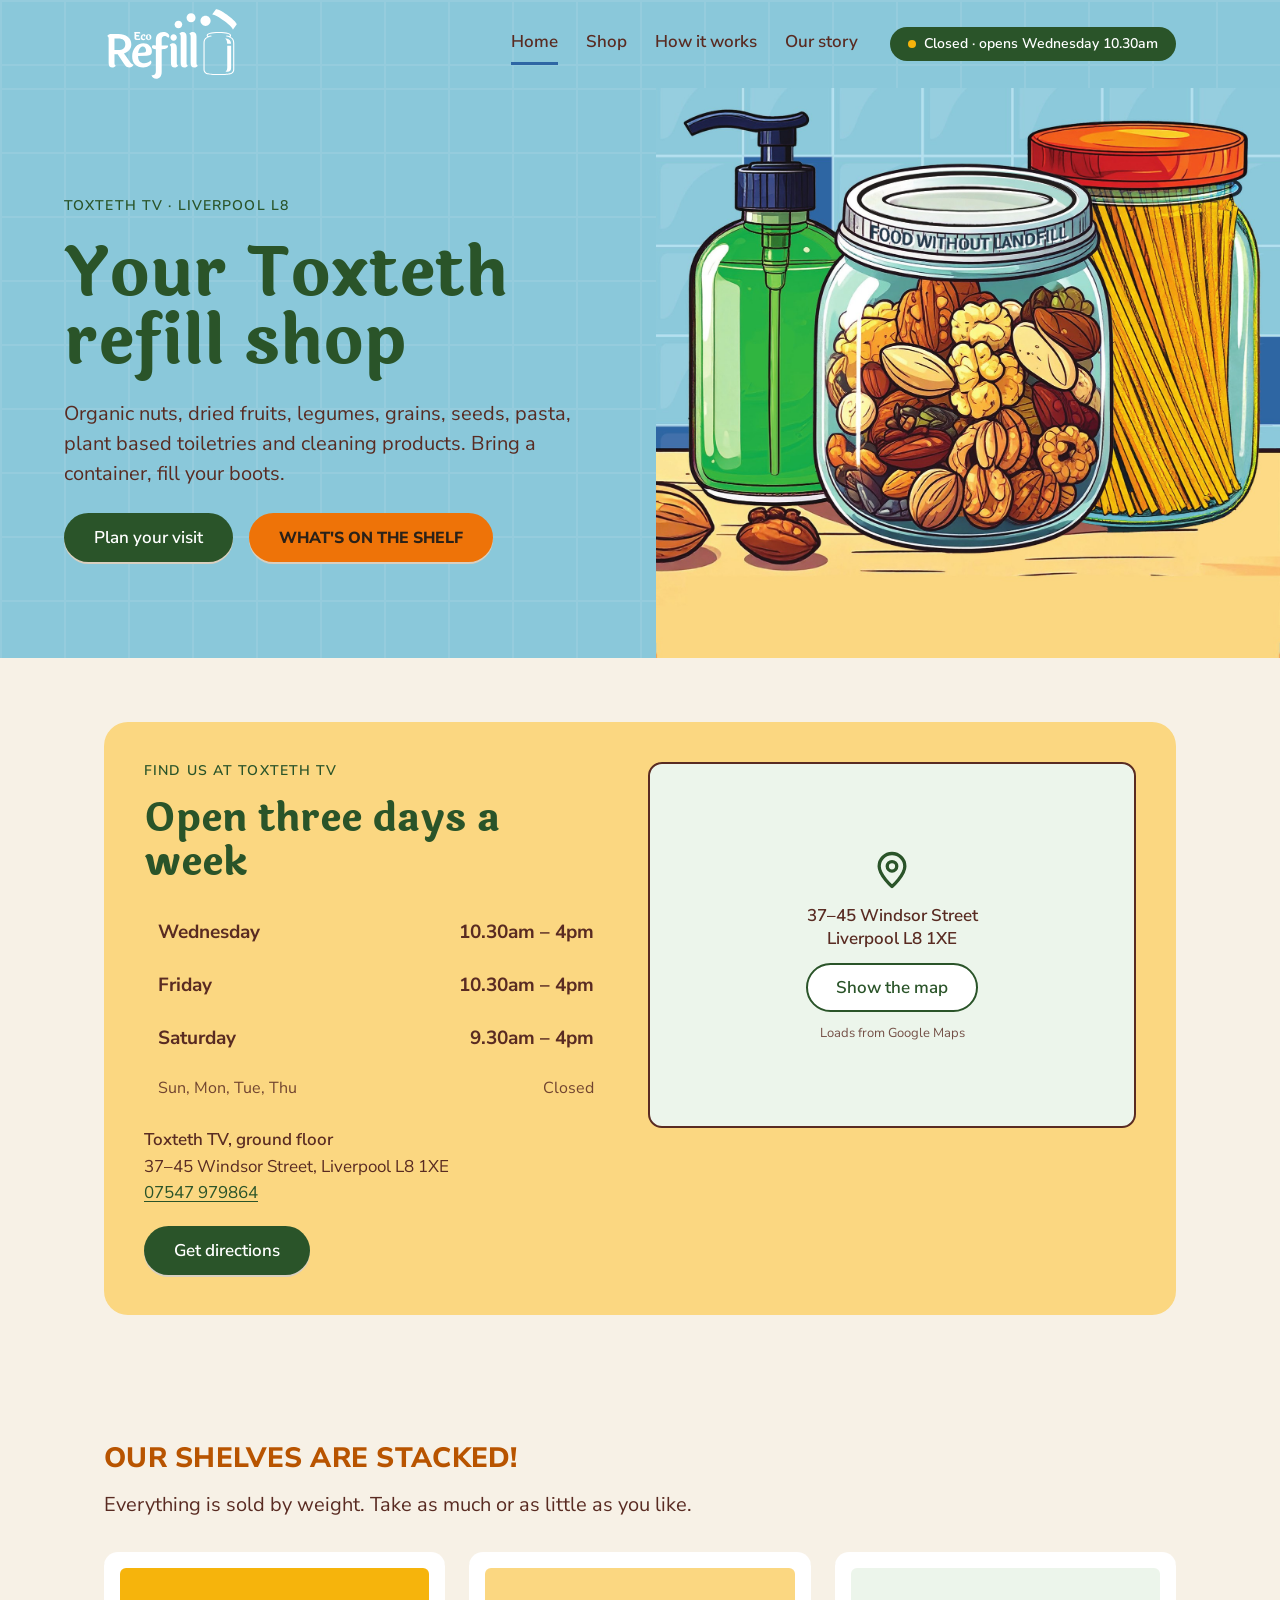
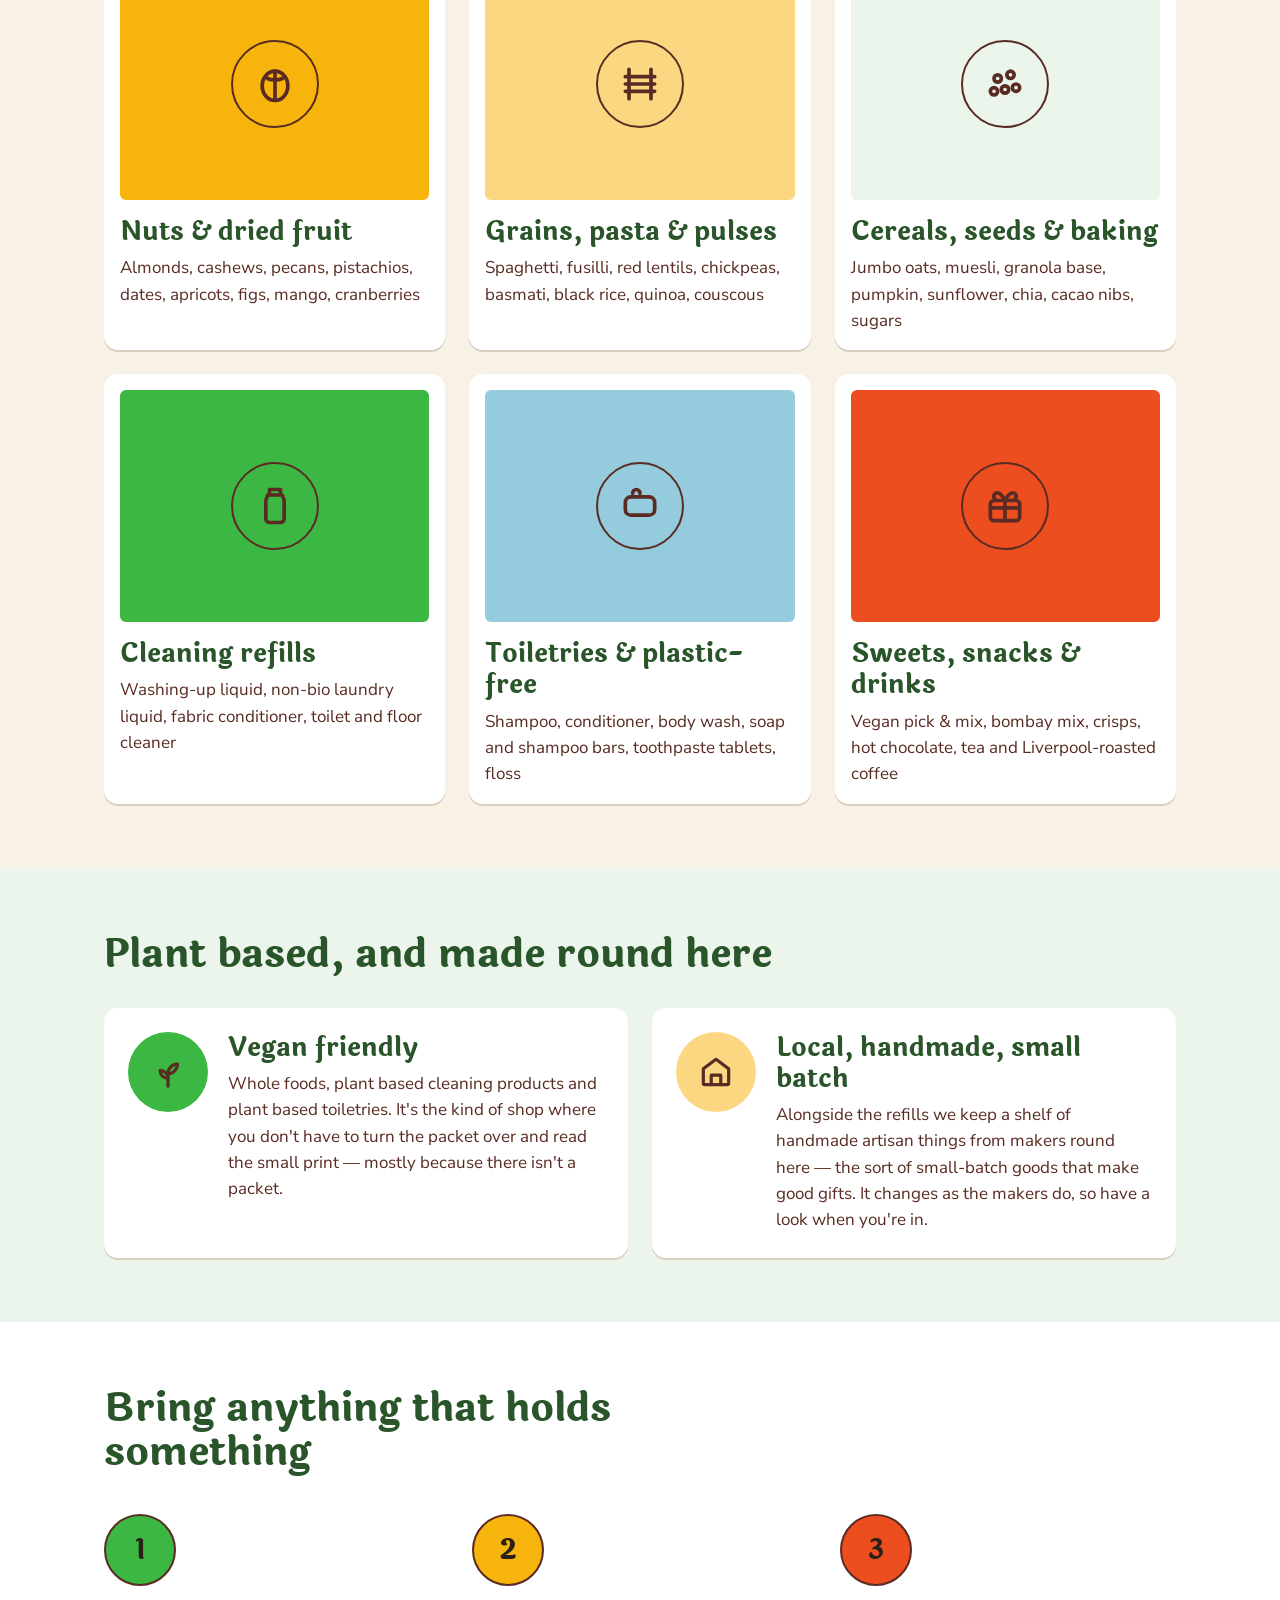
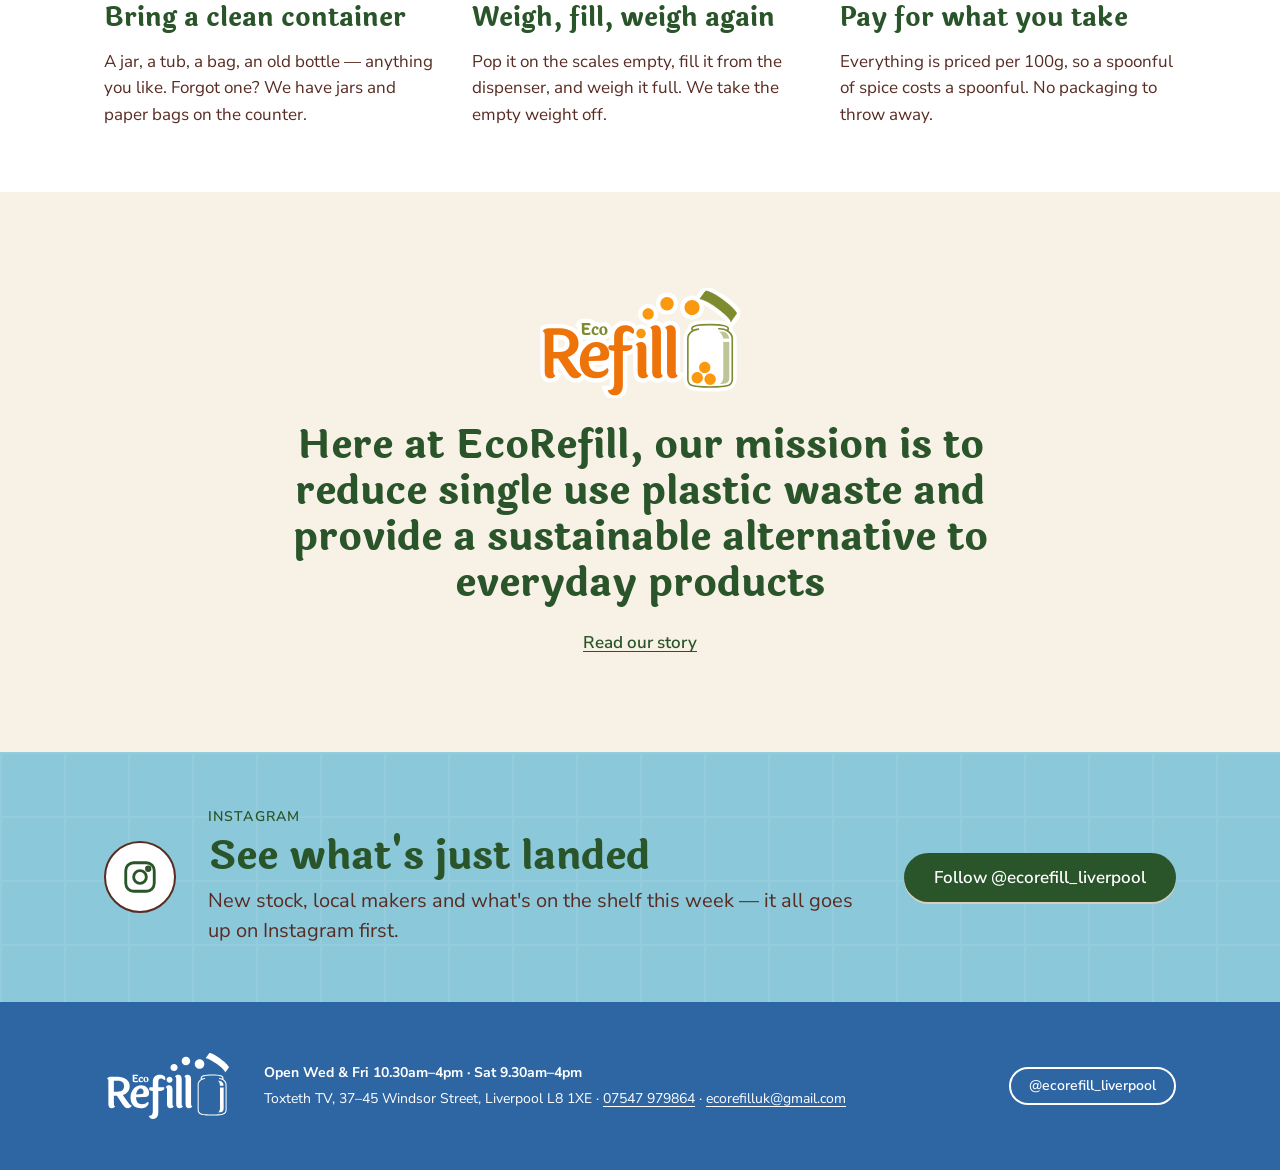
==== commit bd943443: "Replace placeholder product lists with current catalogue stock Rebuilt shop.html and homepage card c" ====
--- a/index.html
+++ b/index.html
@@ -121,27 +121,27 @@
       <div class="grid-3">
         <a class="card" href="shop.html#nuts">
           <div class="card__art" style="background:var(--pasta)"><span class="disc"><svg role="img" aria-label="Nuts" viewBox="0 0 24 24"><ellipse cx="12" cy="13" rx="7" ry="8"/><path d="M12 5v16M8 9c2 1 6 1 8 0"/></svg></span></div>
-          <div><h3 class="title">Nuts &amp; dried fruit</h3><p>Almonds, cashews, walnuts, brazils, dates, apricots, mango, cranberries</p></div>
+          <div><h3 class="title">Nuts &amp; dried fruit</h3><p>Almonds, cashews, pecans, pistachios, dates, apricots, figs, mango, cranberries</p></div>
         </a>
         <a class="card" href="shop.html#grains">
           <div class="card__art" style="background:var(--counter)"><span class="disc"><svg role="img" aria-label="Pasta" viewBox="0 0 24 24"><path d="M4 8h16M4 12h16M4 16h16M6 4v16M18 4v16"/></svg></span></div>
-          <div><h3 class="title">Grains, pasta &amp; legumes</h3><p>Spaghetti, penne, red lentils, chickpeas, basmati, oats, quinoa, couscous</p></div>
+          <div><h3 class="title">Grains, pasta &amp; pulses</h3><p>Spaghetti, fusilli, red lentils, chickpeas, basmati, black rice, quinoa, couscous</p></div>
         </a>
         <a class="card" href="shop.html#seeds">
           <div class="card__art" style="background:var(--green-tint)"><span class="disc"><svg role="img" aria-label="Seeds" viewBox="0 0 24 24"><circle cx="8" cy="9" r="2"/><circle cx="15" cy="7" r="2"/><circle cx="12" cy="15" r="2"/><circle cx="6" cy="16" r="2"/><circle cx="18" cy="14" r="2"/></svg></span></div>
-          <div><h3 class="title">Seeds &amp; snacks</h3><p>Pumpkin, sunflower, chia, flax, trail mix, banana chips, coated peanuts</p></div>
+          <div><h3 class="title">Cereals, seeds &amp; baking</h3><p>Jumbo oats, muesli, granola base, pumpkin, sunflower, chia, cacao nibs, sugars</p></div>
         </a>
         <a class="card" href="shop.html#cleaning">
           <div class="card__art" style="background:var(--bottle)"><span class="disc"><svg role="img" aria-label="Cleaning bottle" viewBox="0 0 24 24"><path d="M9 3h6v3H9zM8 6h8l1 3v10a2 2 0 0 1-2 2H9a2 2 0 0 1-2-2V9z"/></svg></span></div>
-          <div><h3 class="title">Cleaning refills</h3><p>Washing-up liquid, laundry liquid, surface spray, hand soap, bathroom cleaner</p></div>
+          <div><h3 class="title">Cleaning refills</h3><p>Washing-up liquid, non-bio laundry liquid, fabric conditioner, toilet and floor cleaner</p></div>
         </a>
         <a class="card" href="shop.html#toiletries">
           <div class="card__art" style="background:var(--sky-tile)"><span class="disc"><svg role="img" aria-label="Soap bar" viewBox="0 0 24 24"><rect x="4" y="7" width="16" height="10" rx="3"/><path d="M8 5c0-1 1-2 2-2s2 1 2 2"/></svg></span></div>
-          <div><h3 class="title">Toiletries</h3><p>Shampoo, conditioner, body wash, soap bars, bamboo toothbrushes, toothpaste tabs</p></div>
+          <div><h3 class="title">Toiletries &amp; plastic-free</h3><p>Shampoo, conditioner, body wash, soap and shampoo bars, toothpaste tablets, floss</p></div>
         </a>
         <a class="card" href="shop.html#seasonal">
           <div class="card__art" style="background:var(--lid)"><span class="disc"><svg role="img" aria-label="Gift" viewBox="0 0 24 24"><rect x="4" y="9" width="16" height="11" rx="2"/><path d="M12 9v11M4 13h16M8 9c-2 0-3-3-1-4s4 2 5 4c1-2 3-5 5-4s1 4-1 4"/></svg></span></div>
-          <div><h3 class="title">Seasonal goodies</h3><p>Changes with the calendar — ask in the shop or follow us on Instagram</p></div>
+          <div><h3 class="title">Sweets, snacks &amp; drinks</h3><p>Vegan pick &amp; mix, bombay mix, crisps, hot chocolate, tea and Liverpool-roasted coffee</p></div>
         </a>
       </div>
     </div>
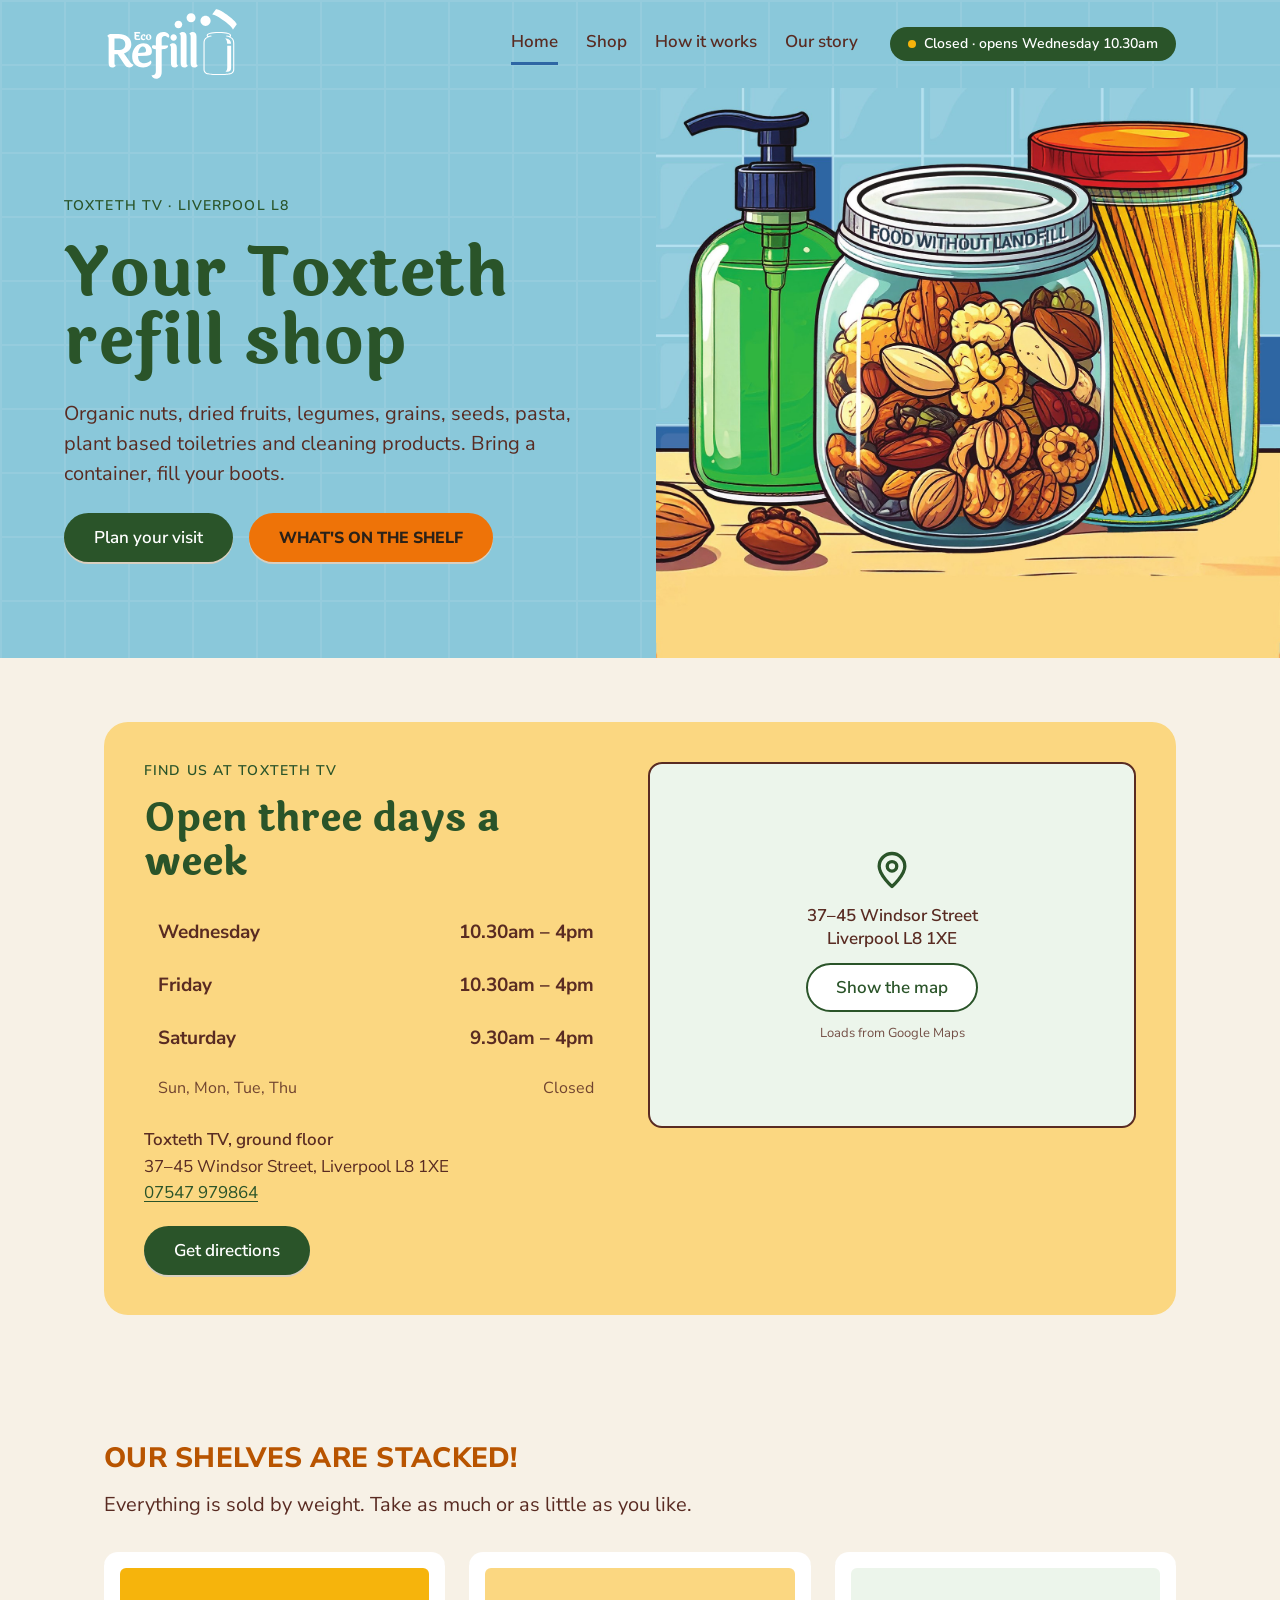
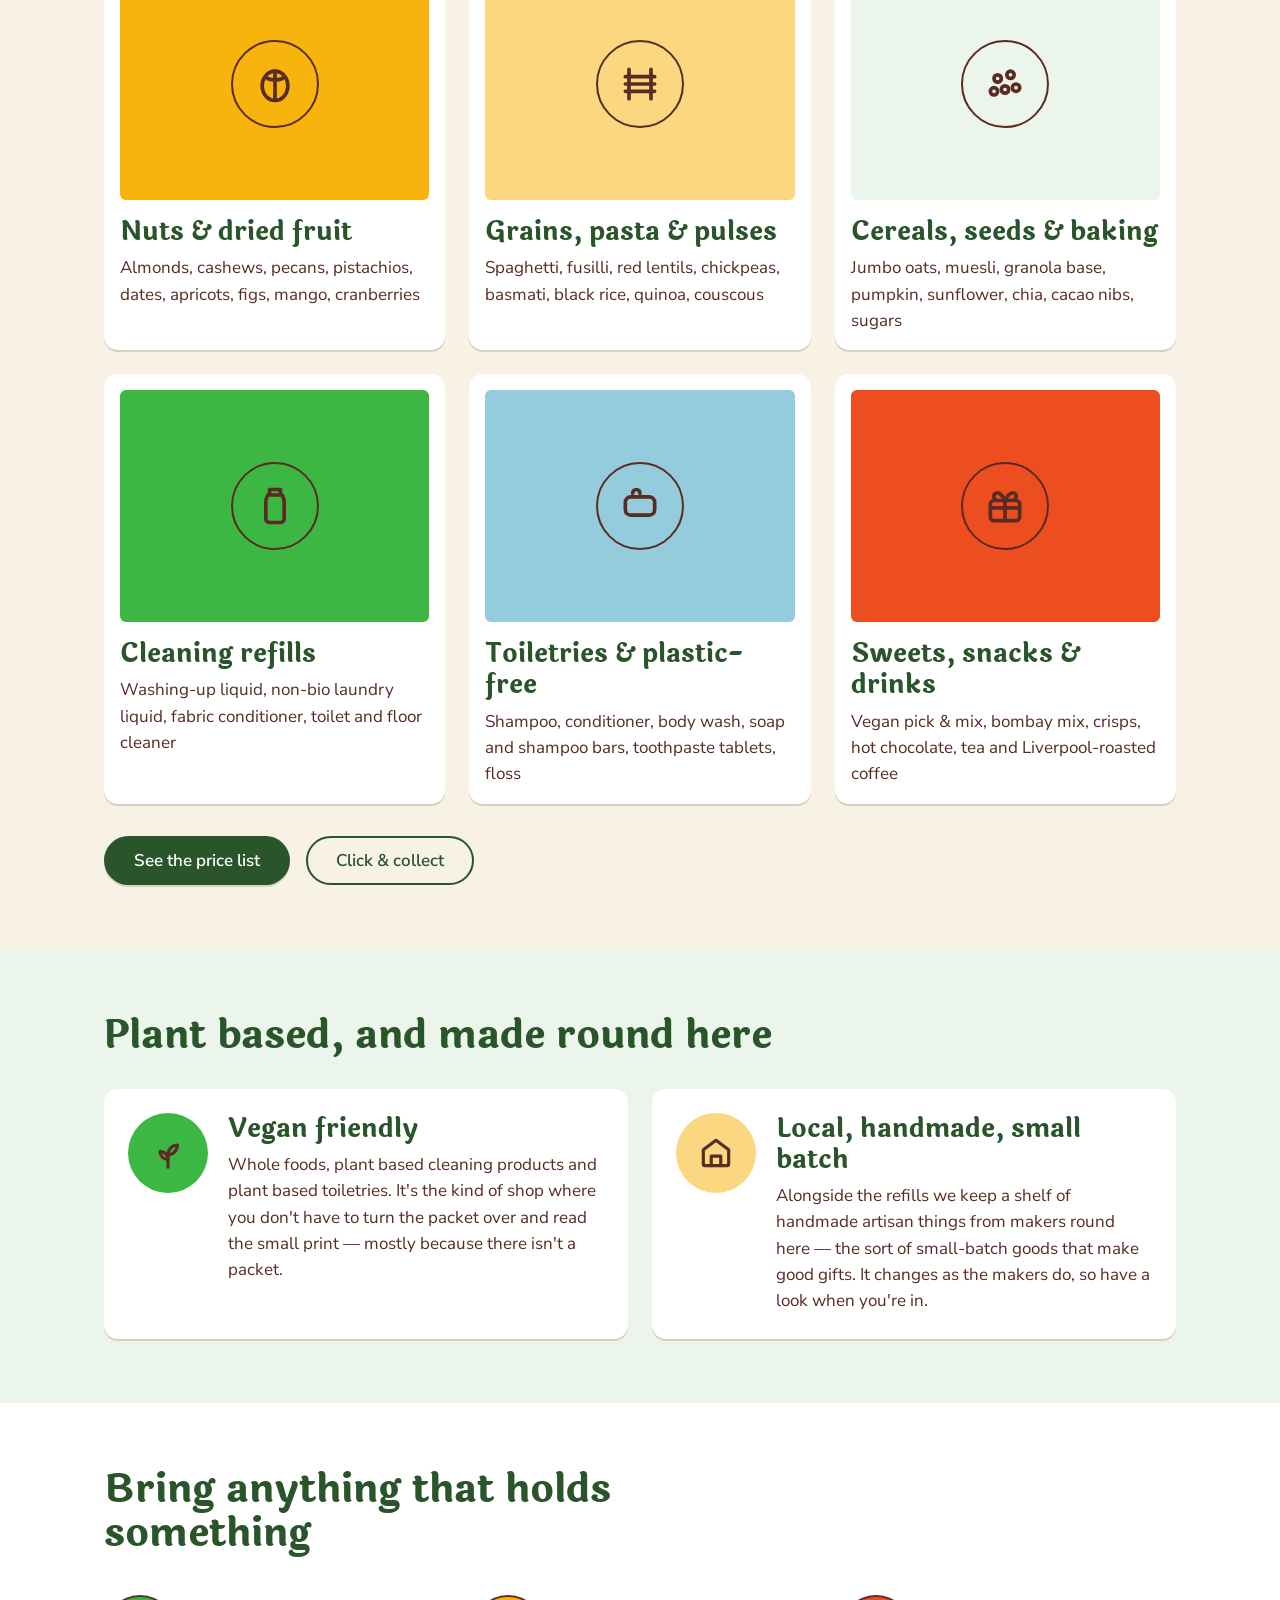
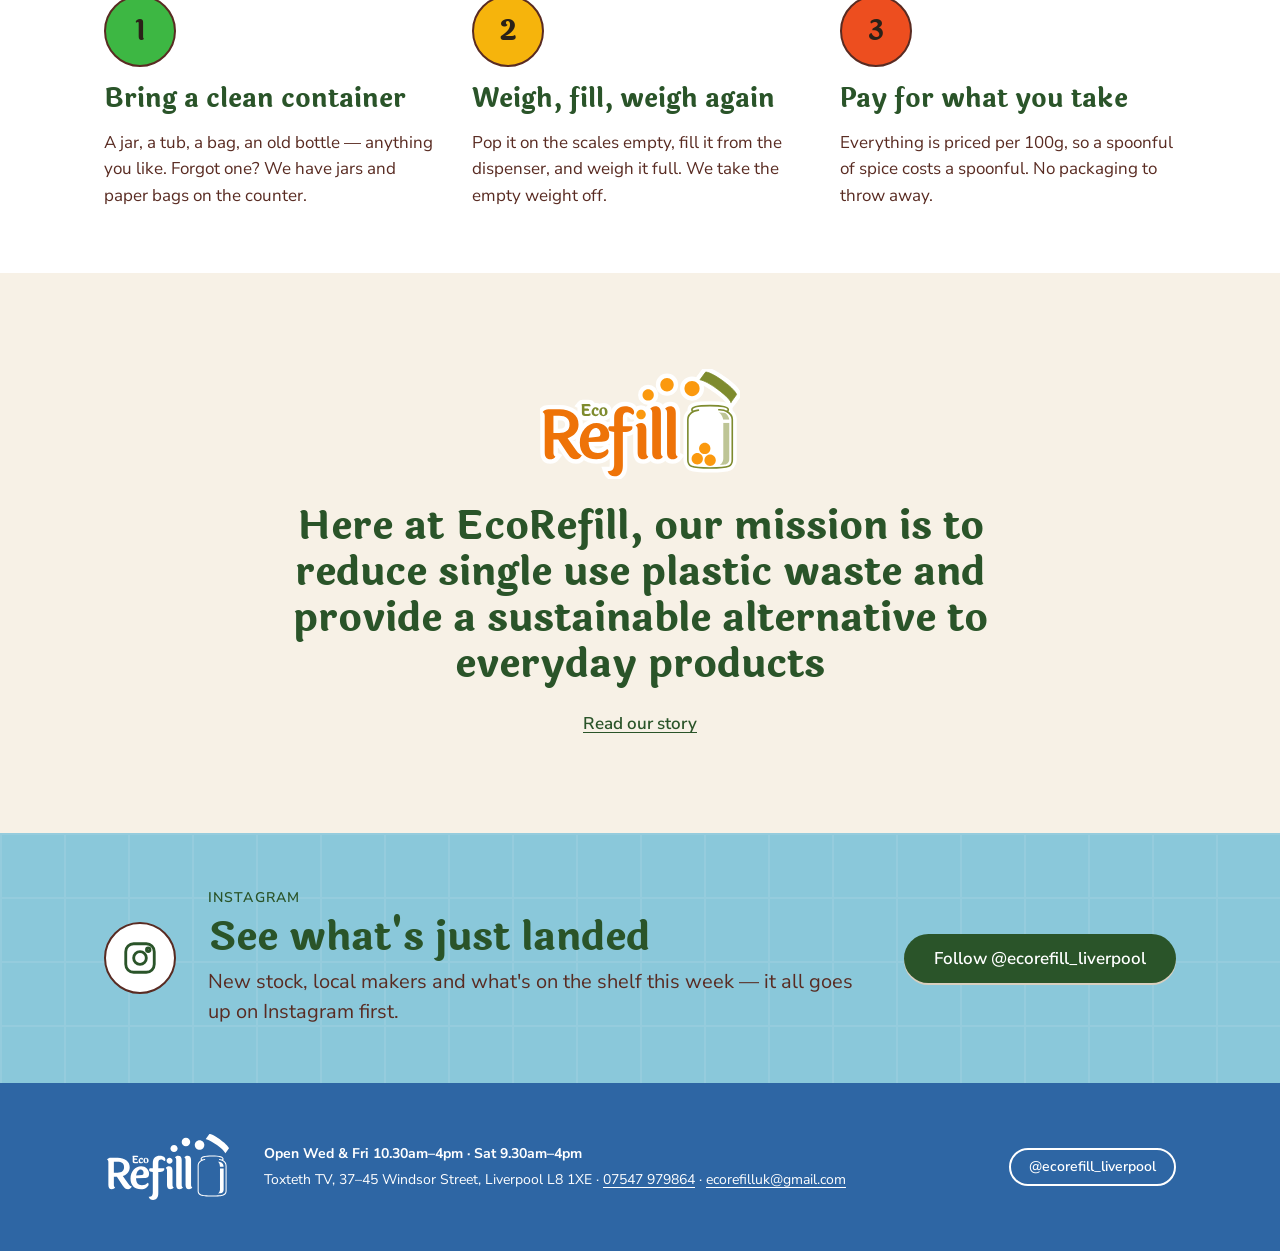
==== commit 803a5621: "Add price list links, click and collect ordering, card preference - Shop: link to the live price lis" ====
--- a/index.html
+++ b/index.html
@@ -144,6 +144,10 @@
           <div><h3 class="title">Sweets, snacks &amp; drinks</h3><p>Vegan pick &amp; mix, bombay mix, crisps, hot chocolate, tea and Liverpool-roasted coffee</p></div>
         </a>
       </div>
+      <div class="btn-row" style="margin-top:32px">
+        <a class="btn btn--primary" href="https://docs.google.com/spreadsheets/d/17NkGhVBMrWBjORApHX6iD7ZFC9GNuGRIWp7DStZF2pI/edit" rel="noopener">See the price list</a>
+        <a class="btn btn--quiet" href="shop.html#order-ahead">Click &amp; collect</a>
+      </div>
     </div>
   </section>
 
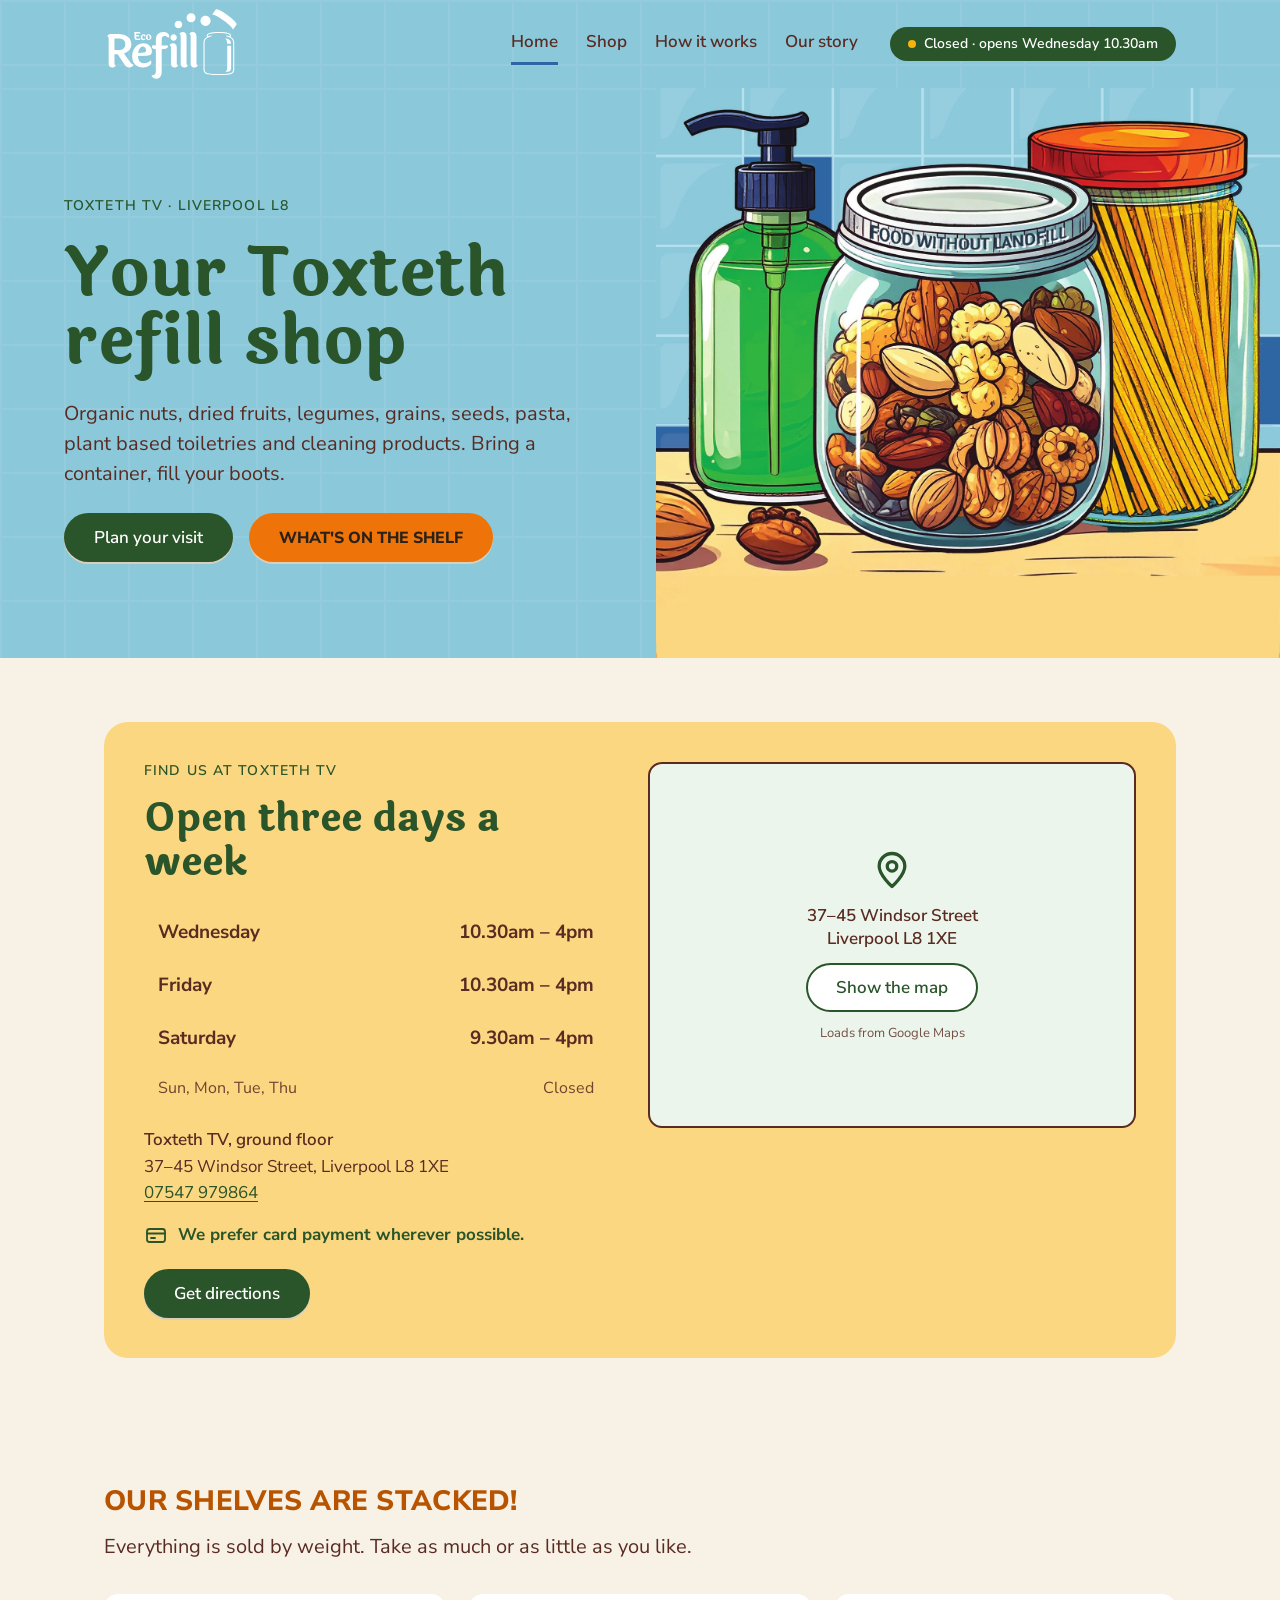
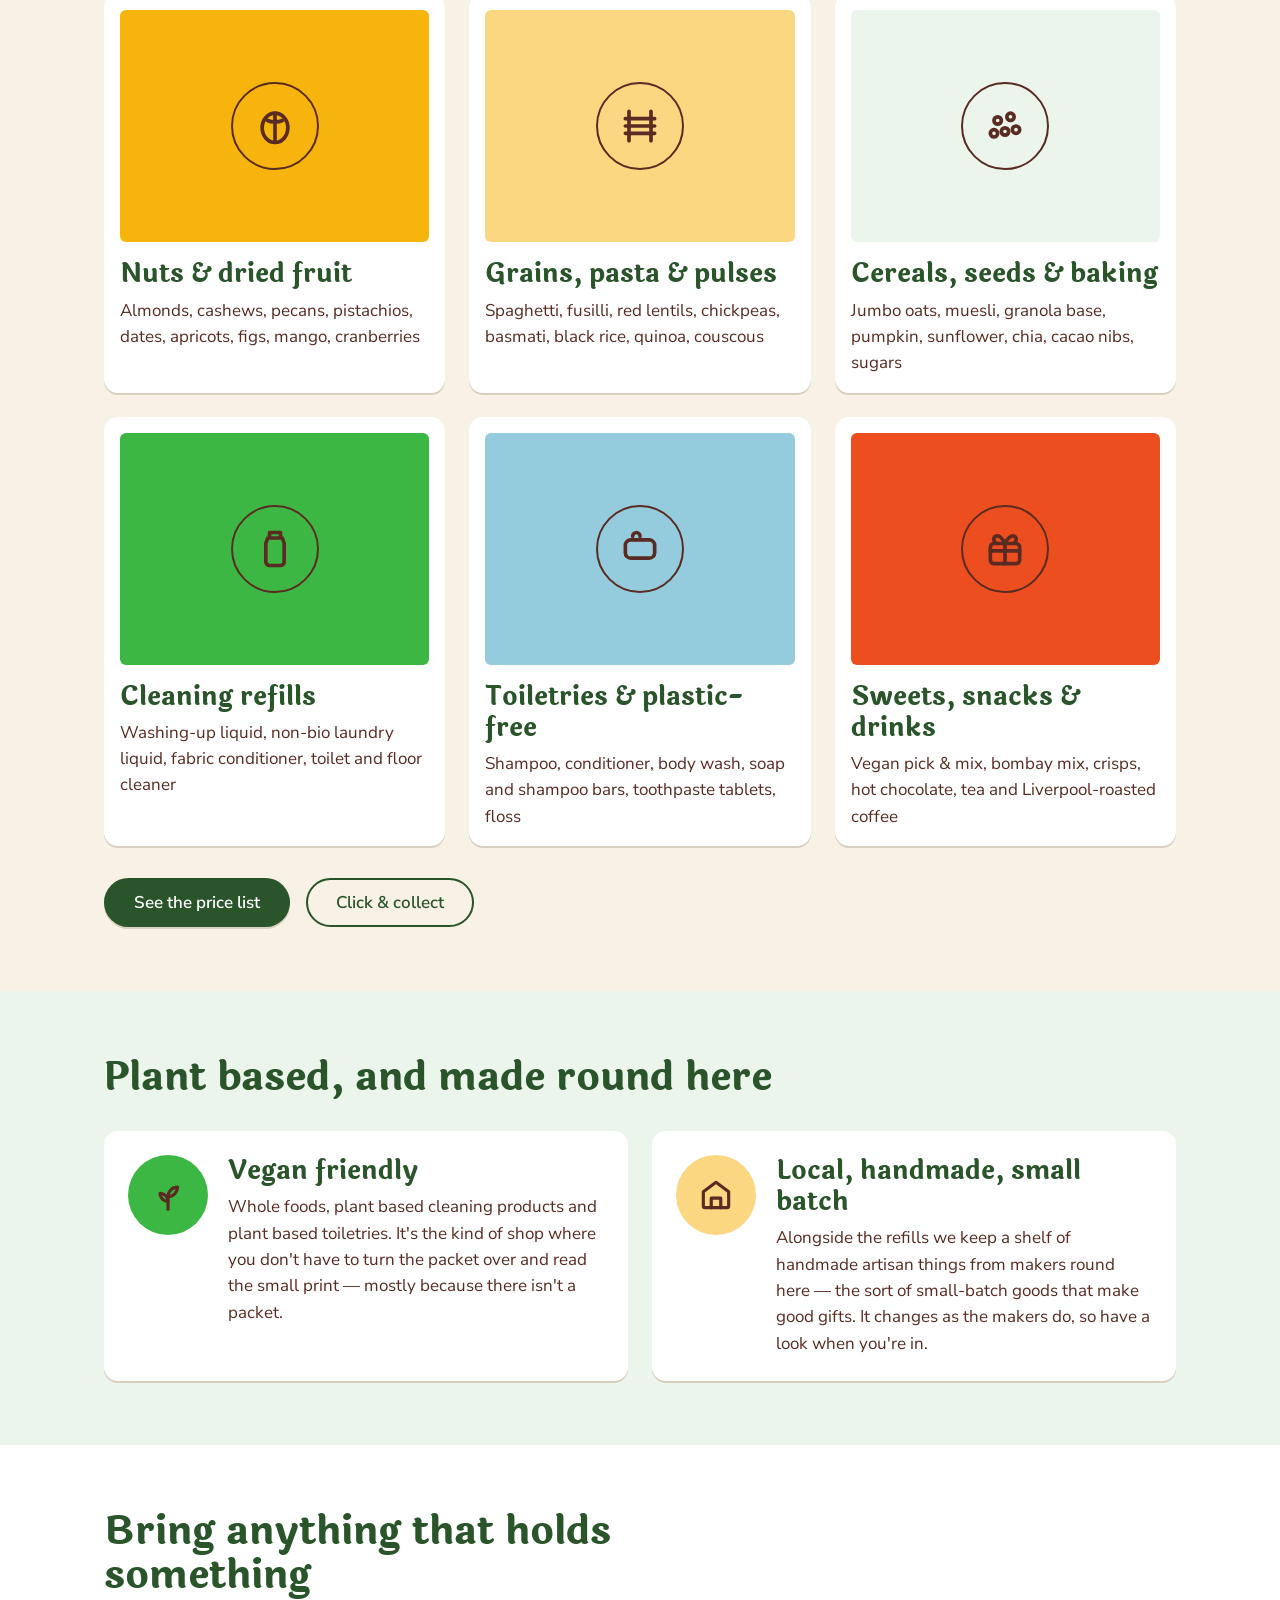
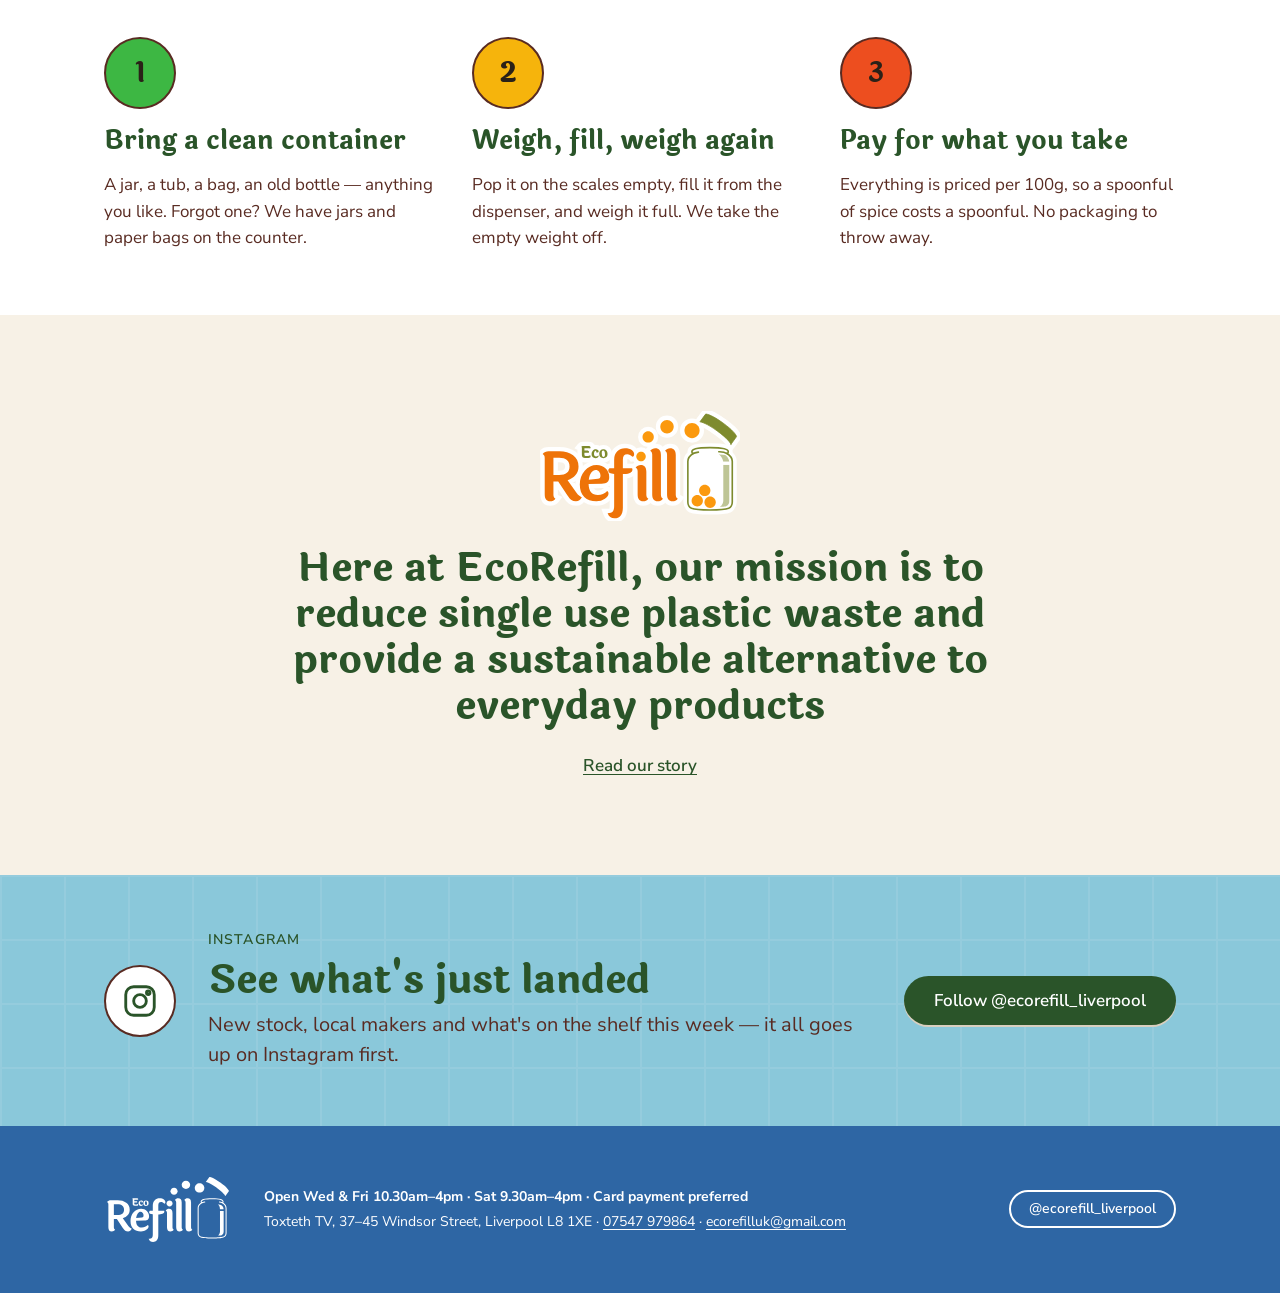
==== commit db45dd38: "Show card payment preference on Home, Shop prices and every footer Co-Authored-By: Claude Fable 5.2 " ====
--- a/index.html
+++ b/index.html
@@ -92,6 +92,8 @@
             <a href="tel:+447547979864">07547 979864</a>
           </address>
 
+          <p class="pay-note"><svg aria-hidden="true" viewBox="0 0 24 24"><rect x="3" y="6" width="18" height="13" rx="2.5"/><path d="M3 10.5h18M7 15h4"/></svg>We prefer card payment wherever possible.</p>
+
           <div class="btn-row">
             <a class="btn btn--primary" href="https://www.google.com/maps/dir/?api=1&amp;destination=Toxteth+TV%2C+37-45+Windsor+Street%2C+Liverpool+L8+1XE" rel="noopener">Get directions</a>
           </div>
@@ -226,7 +228,7 @@
   <div class="wrap">
     <img src="assets/logo-white.svg" alt="EcoRefill" width="128" height="69" loading="lazy">
     <div class="footer__text">
-      <p class="footer__hours">Open Wed &amp; Fri 10.30am–4pm · Sat 9.30am–4pm</p>
+      <p class="footer__hours">Open Wed &amp; Fri 10.30am–4pm · Sat 9.30am–4pm · Card payment preferred</p>
       <p>Toxteth TV, 37–45 Windsor Street, Liverpool L8 1XE · <a href="tel:+447547979864">07547 979864</a> · <a href="mailto:ecorefilluk@gmail.com">ecorefilluk@gmail.com</a></p>
     </div>
     <a class="insta" href="https://www.instagram.com/ecorefill_liverpool" rel="noopener">@ecorefill_liverpool</a>
--- a/styles.css
+++ b/styles.css
@@ -193,6 +193,8 @@
 .band address { font-style: normal; }
 .band address strong { display: block; font-weight: 600; }
 .band .btn-row { margin-top: 4px; }
+.pay-note { display: flex; align-items: center; gap: 10px; margin: 0; font-weight: 700; color: var(--leaf); }
+.pay-note svg { width: 24px; height: 24px; flex: none; fill: none; stroke: currentColor; stroke-width: 1.8; stroke-linecap: round; stroke-linejoin: round; }
 
 .hours-list { list-style: none; margin: 8px 0 0; padding: 0; }
 .hours-list li {
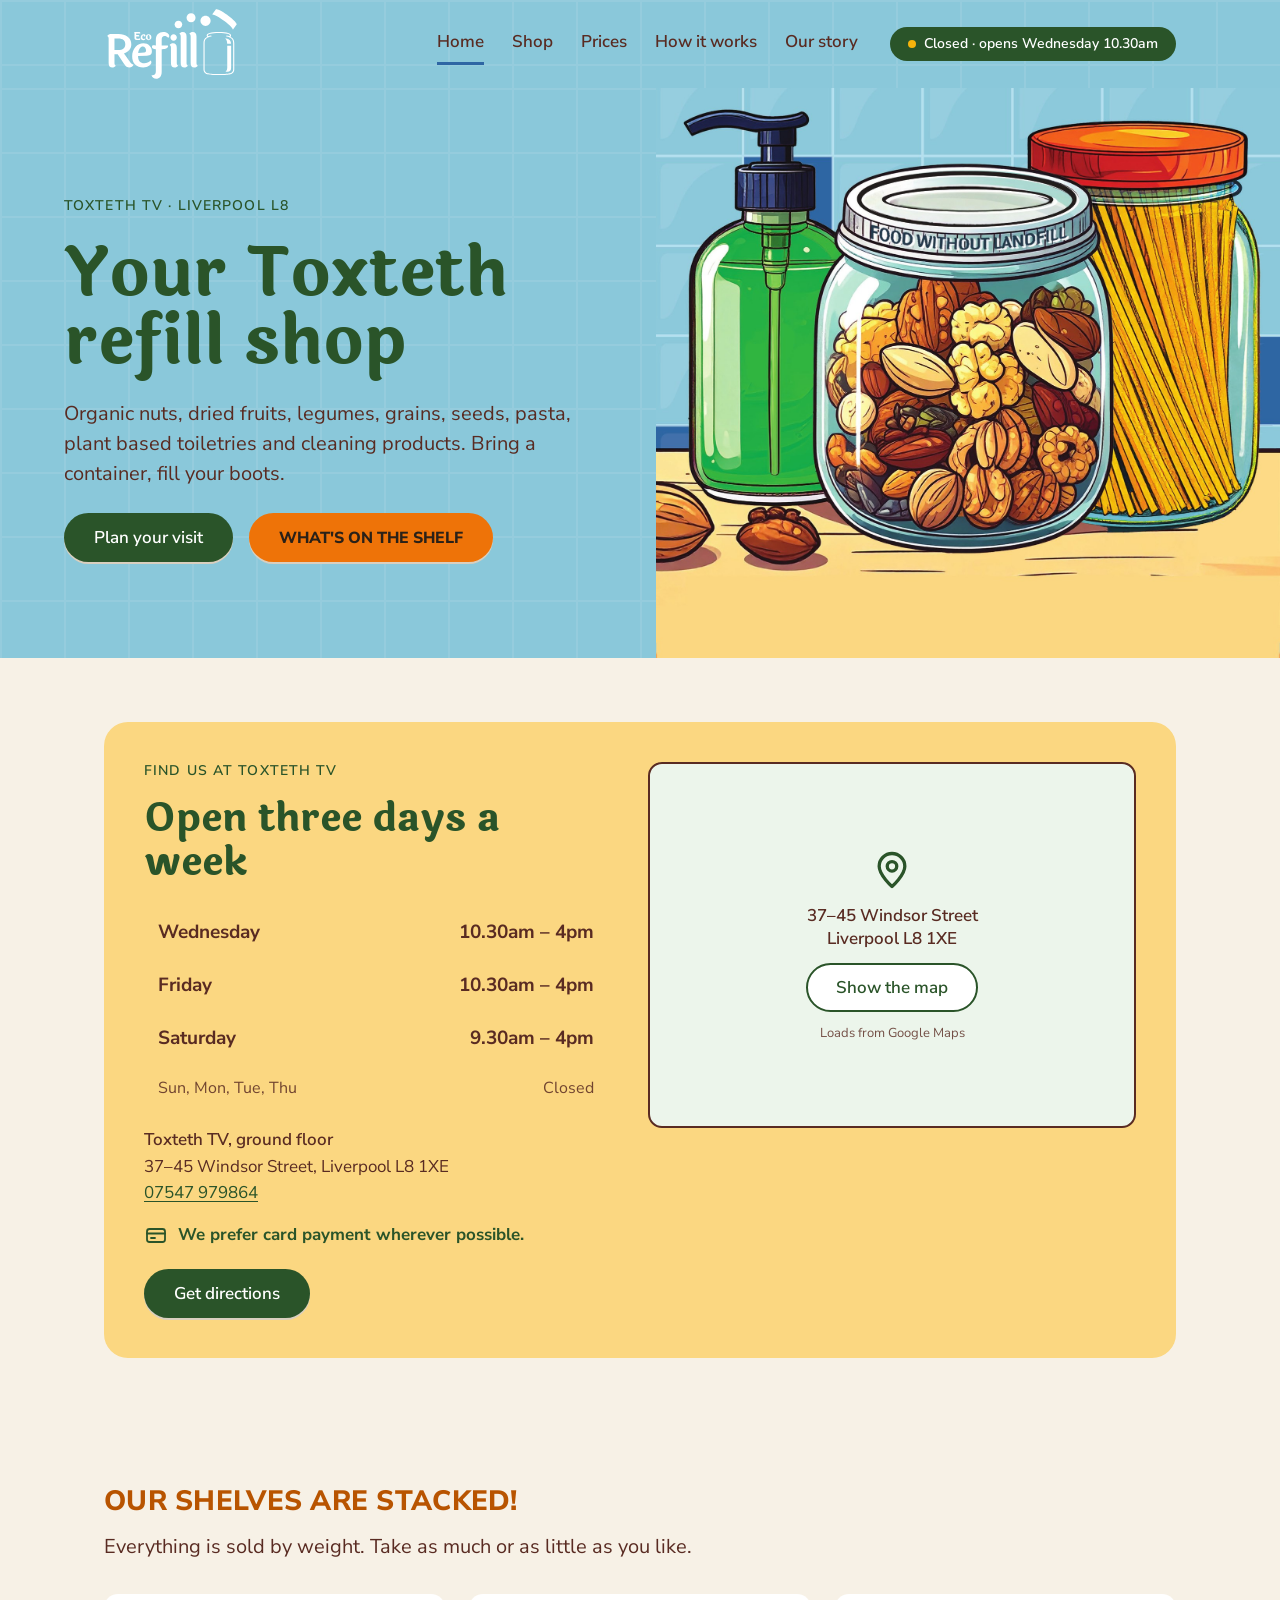
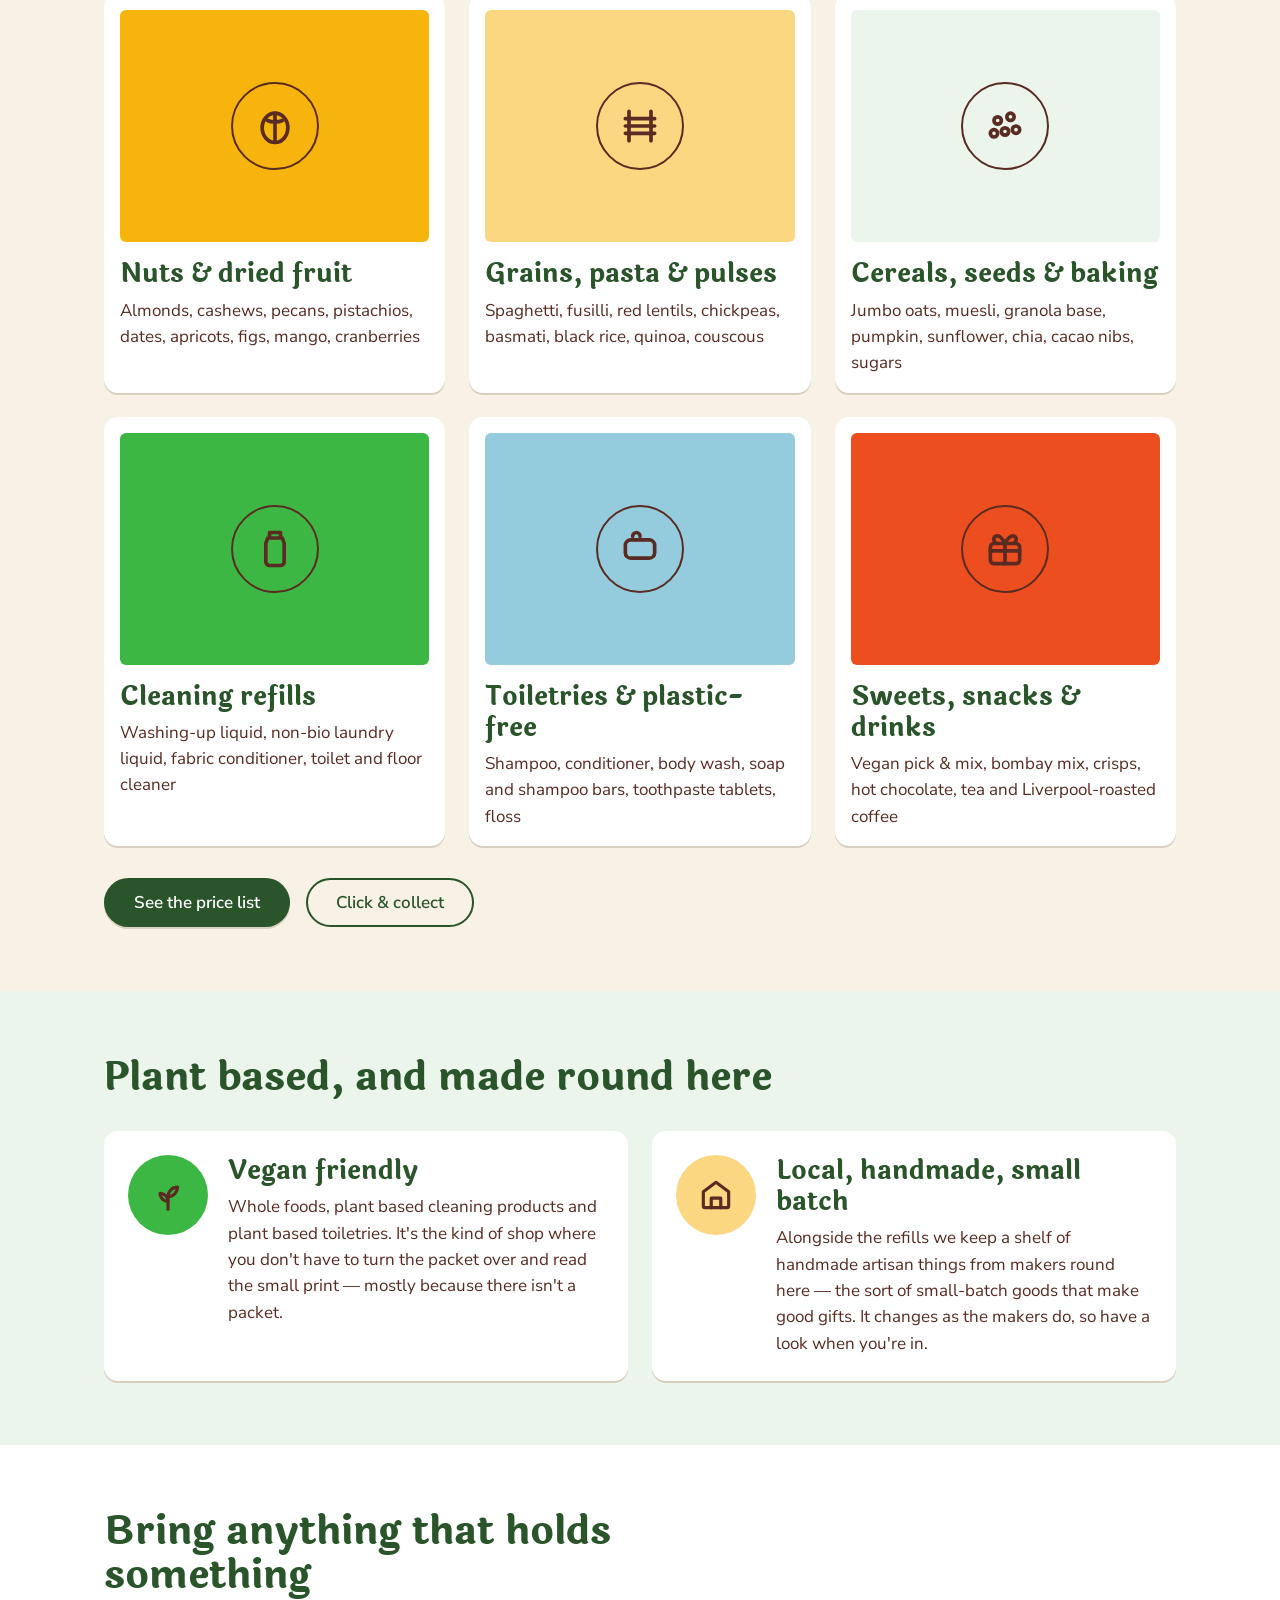
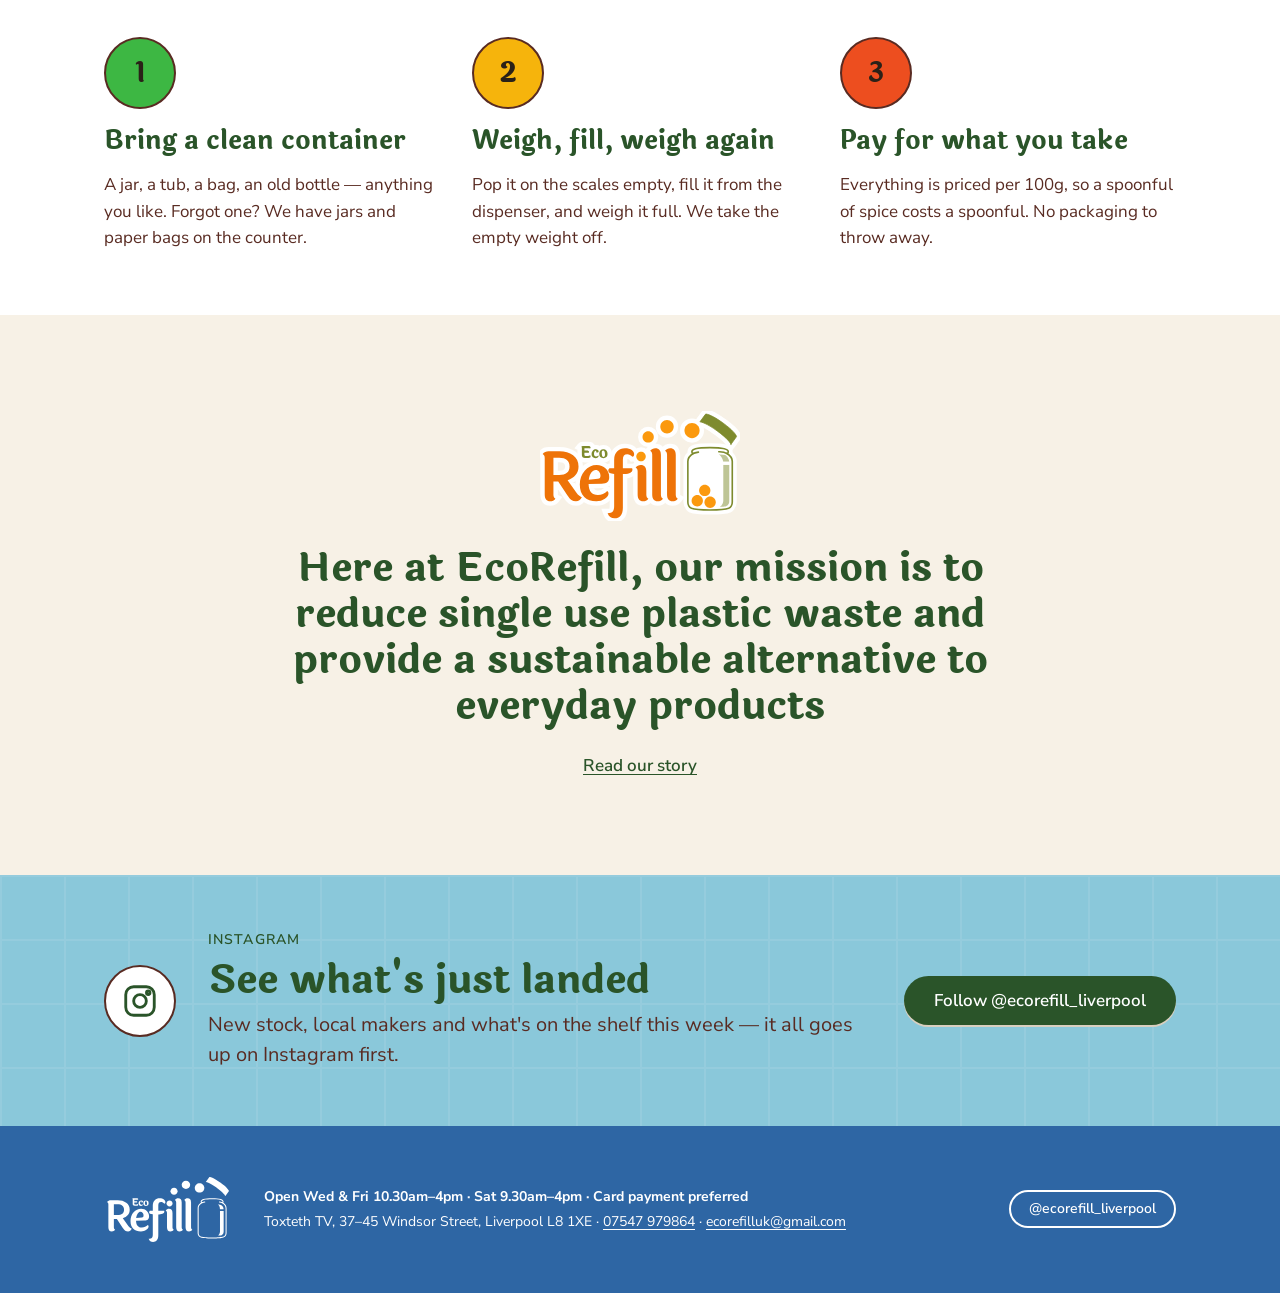
==== commit b4ac6615: "Add live Products & prices page read from the stock sheet - prices.html + prices.js: every product, " ====
--- a/index.html
+++ b/index.html
@@ -42,6 +42,7 @@
     <nav class="nav" id="nav" aria-label="Main">
       <a href="index.html" aria-current="page">Home</a>
       <a href="shop.html">Shop</a>
+      <a href="prices.html">Prices</a>
       <a href="how-it-works.html">How it works</a>
       <a href="our-story.html">Our story</a>
     </nav>
@@ -92,7 +93,7 @@
             <a href="tel:+447547979864">07547 979864</a>
           </address>
 
-          <p class="pay-note"><svg aria-hidden="true" viewBox="0 0 24 24"><rect x="3" y="6" width="18" height="13" rx="2.5"/><path d="M3 10.5h18M7 15h4"/></svg>We prefer card payment wherever possible.</p>
+          <p class="pay-note" style="display:flex;align-items:center;gap:10px;margin:0;font-weight:700;color:var(--leaf)"><svg aria-hidden="true" viewBox="0 0 24 24" width="24" height="24" fill="none" stroke="currentColor" stroke-width="1.8" stroke-linecap="round" stroke-linejoin="round" style="flex:none"><rect x="3" y="6" width="18" height="13" rx="2.5"/><path d="M3 10.5h18M7 15h4"/></svg>We prefer card payment wherever possible.</p>
 
           <div class="btn-row">
             <a class="btn btn--primary" href="https://www.google.com/maps/dir/?api=1&amp;destination=Toxteth+TV%2C+37-45+Windsor+Street%2C+Liverpool+L8+1XE" rel="noopener">Get directions</a>
@@ -147,7 +148,7 @@
         </a>
       </div>
       <div class="btn-row" style="margin-top:32px">
-        <a class="btn btn--primary" href="https://docs.google.com/spreadsheets/d/17NkGhVBMrWBjORApHX6iD7ZFC9GNuGRIWp7DStZF2pI/edit" rel="noopener">See the price list</a>
+        <a class="btn btn--primary" href="prices.html">See the price list</a>
         <a class="btn btn--quiet" href="shop.html#order-ahead">Click &amp; collect</a>
       </div>
     </div>
--- a/styles.css
+++ b/styles.css
@@ -168,6 +168,48 @@
 
 /* Callout */
 .callout { background: var(--green-tint); border-radius: var(--radius-lg); padding: 32px; display: flex; flex-direction: column; gap: 12px; }
+
+/* Live price list */
+.price-tools { display: flex; flex-direction: column; gap: 16px; margin-bottom: 40px; }
+.price-search { display: flex; flex-direction: column; gap: 8px; max-width: 520px; }
+.price-search__label { font-weight: 700; color: var(--leaf); }
+.price-search input {
+  font: 400 18px/1.3 var(--font-sans); color: var(--ink); background: var(--paper);
+  border: 2px solid var(--leaf); border-radius: var(--radius-pill); padding: 14px 22px; width: 100%;
+}
+.price-jump { display: flex; flex-wrap: wrap; gap: 8px; }
+.price-count { margin: 0; min-height: 1.55em; font-weight: 600; }
+.price-status { margin: 0 0 40px; font-size: 20px; }
+.chip {
+  display: inline-block; vertical-align: middle; margin-left: 8px; padding: 3px 10px;
+  border-radius: var(--radius-pill); background: var(--green-tint); color: var(--leaf);
+  font: 700 12px/1.4 var(--font-sans); letter-spacing: .04em; text-transform: uppercase; white-space: nowrap;
+}
+.chip--new { background: var(--tangerine); color: var(--ink); }
+.chip--link {
+  margin-left: 0; padding: 9px 16px; font-size: 14px; letter-spacing: 0; text-transform: none;
+  background: var(--paper); border: 2px solid var(--leaf); text-decoration: none;
+}
+.chip--link:hover { background: var(--green-tint); }
+.price-cat { scroll-margin-top: 24px; }
+.price-cat + .price-cat { margin-top: 64px; }
+.price-cat > .headline { padding-bottom: 12px; border-bottom: 3px solid var(--counter); margin-bottom: 8px; }
+.price-group { margin-top: 28px; }
+.price-group > .title { font-size: 22px; margin-bottom: 4px; }
+.price-group__note { margin: 0 0 8px; }
+.price-list {
+  list-style: none; margin: 8px 0 0; padding: 0; background: var(--paper);
+  border-radius: var(--radius-md); box-shadow: var(--shadow-card); overflow: hidden;
+}
+.price-row { display: flex; align-items: baseline; justify-content: space-between; gap: 24px; padding: 14px 20px; }
+.price-row + .price-row { border-top: 1px solid var(--line); }
+.price-row__main { min-width: 0; }
+.price-row__name { margin: 0; font-weight: 600; color: var(--ink); }
+.price-row__desc { margin: 2px 0 0; font-size: 15px; }
+.price-row__price { margin: 0; flex: none; text-align: right; white-space: nowrap; font-variant-numeric: tabular-nums; }
+.price-row__price strong { font-size: 19px; color: var(--leaf); }
+.price-row__price span { font-size: 14px; }
+[hidden] { display: none !important; }
 
 /* Mission */
 .mission { text-align: center; display: flex; flex-direction: column; align-items: center; gap: 24px; padding-top: 96px; padding-bottom: 96px; }
@@ -288,6 +330,8 @@
   .btn-row { flex-direction: column; }
   .btn-row .btn { width: 100%; }
   .section { padding-top: 48px; padding-bottom: 48px; }
+  .price-row { padding: 12px 14px; gap: 14px; }
+  .price-cat + .price-cat { margin-top: 48px; }
   .grid-3, .grid-2, .steps { grid-template-columns: 1fr; gap: 16px; }
   .card { flex-direction: row; align-items: center; gap: 16px; }
   .card__art { flex: 0 0 64px; width: 64px; height: 64px; aspect-ratio: auto; border-radius: 50%; }
